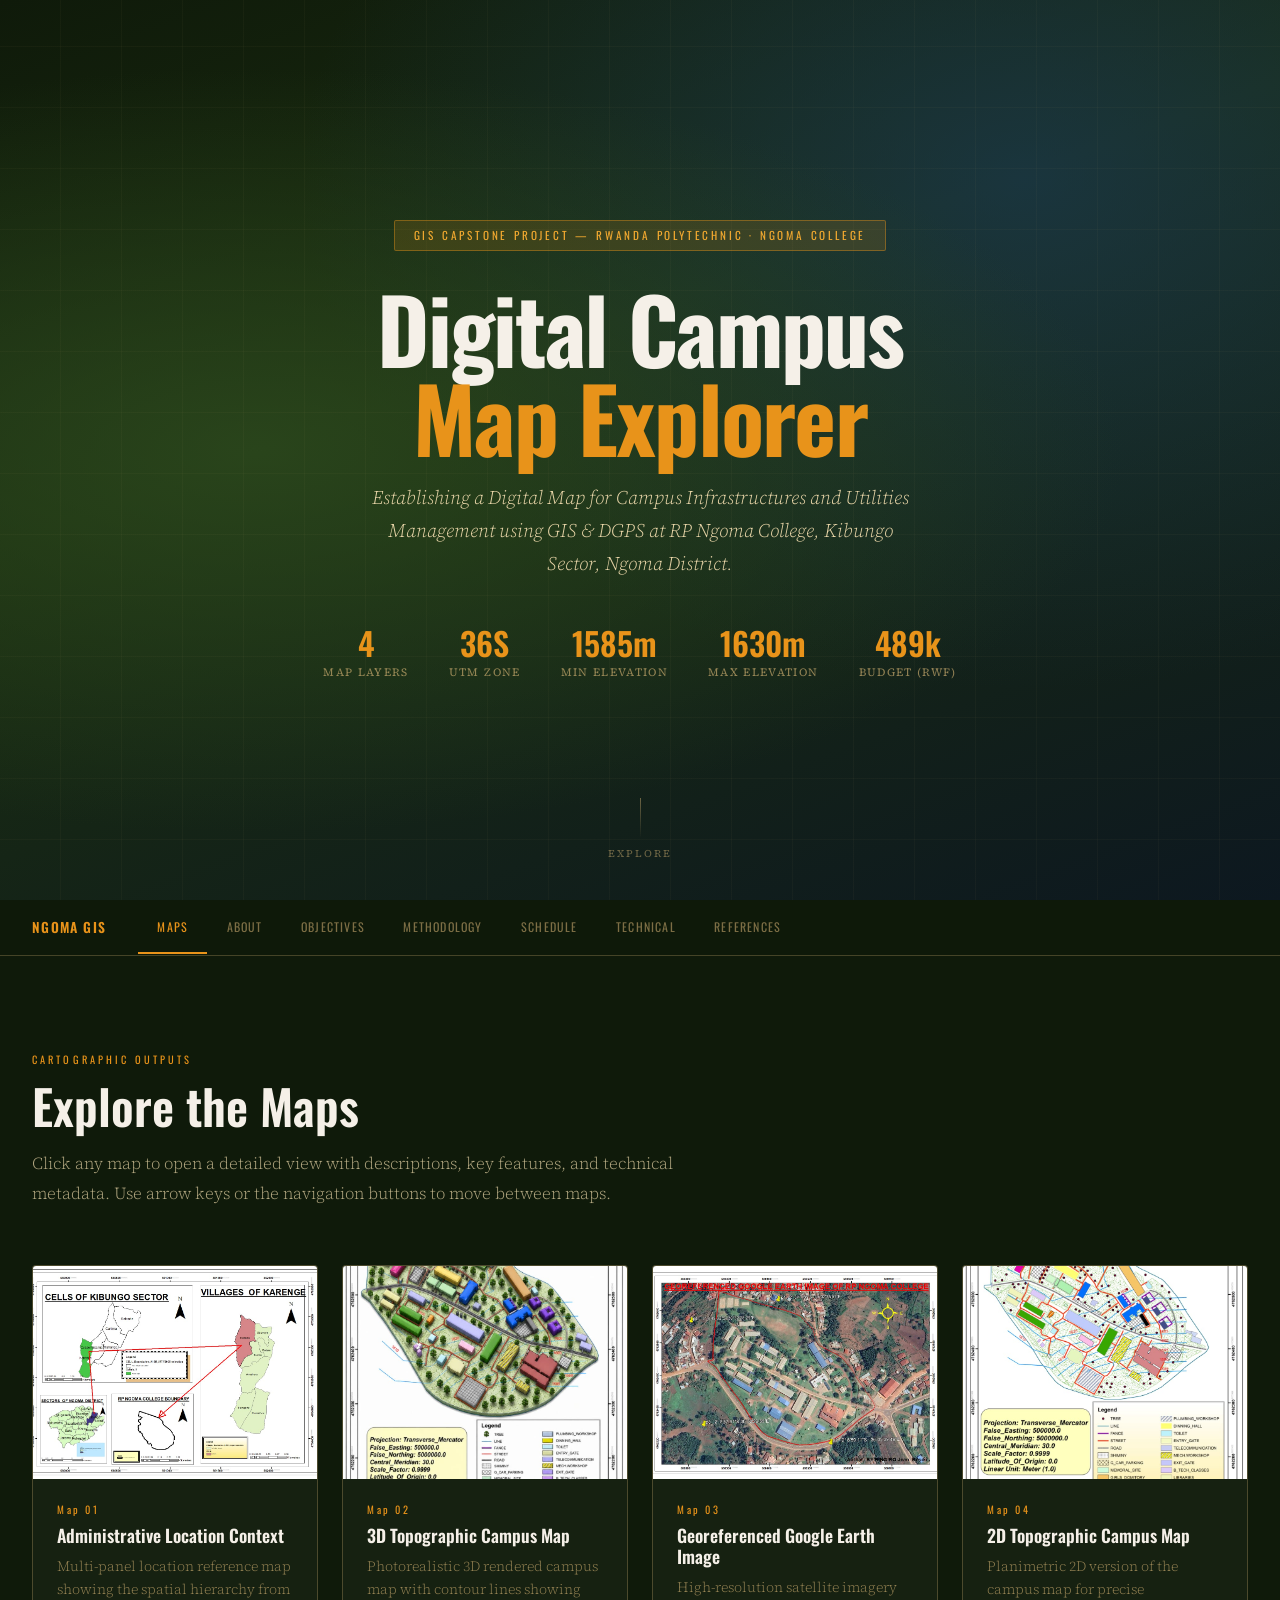
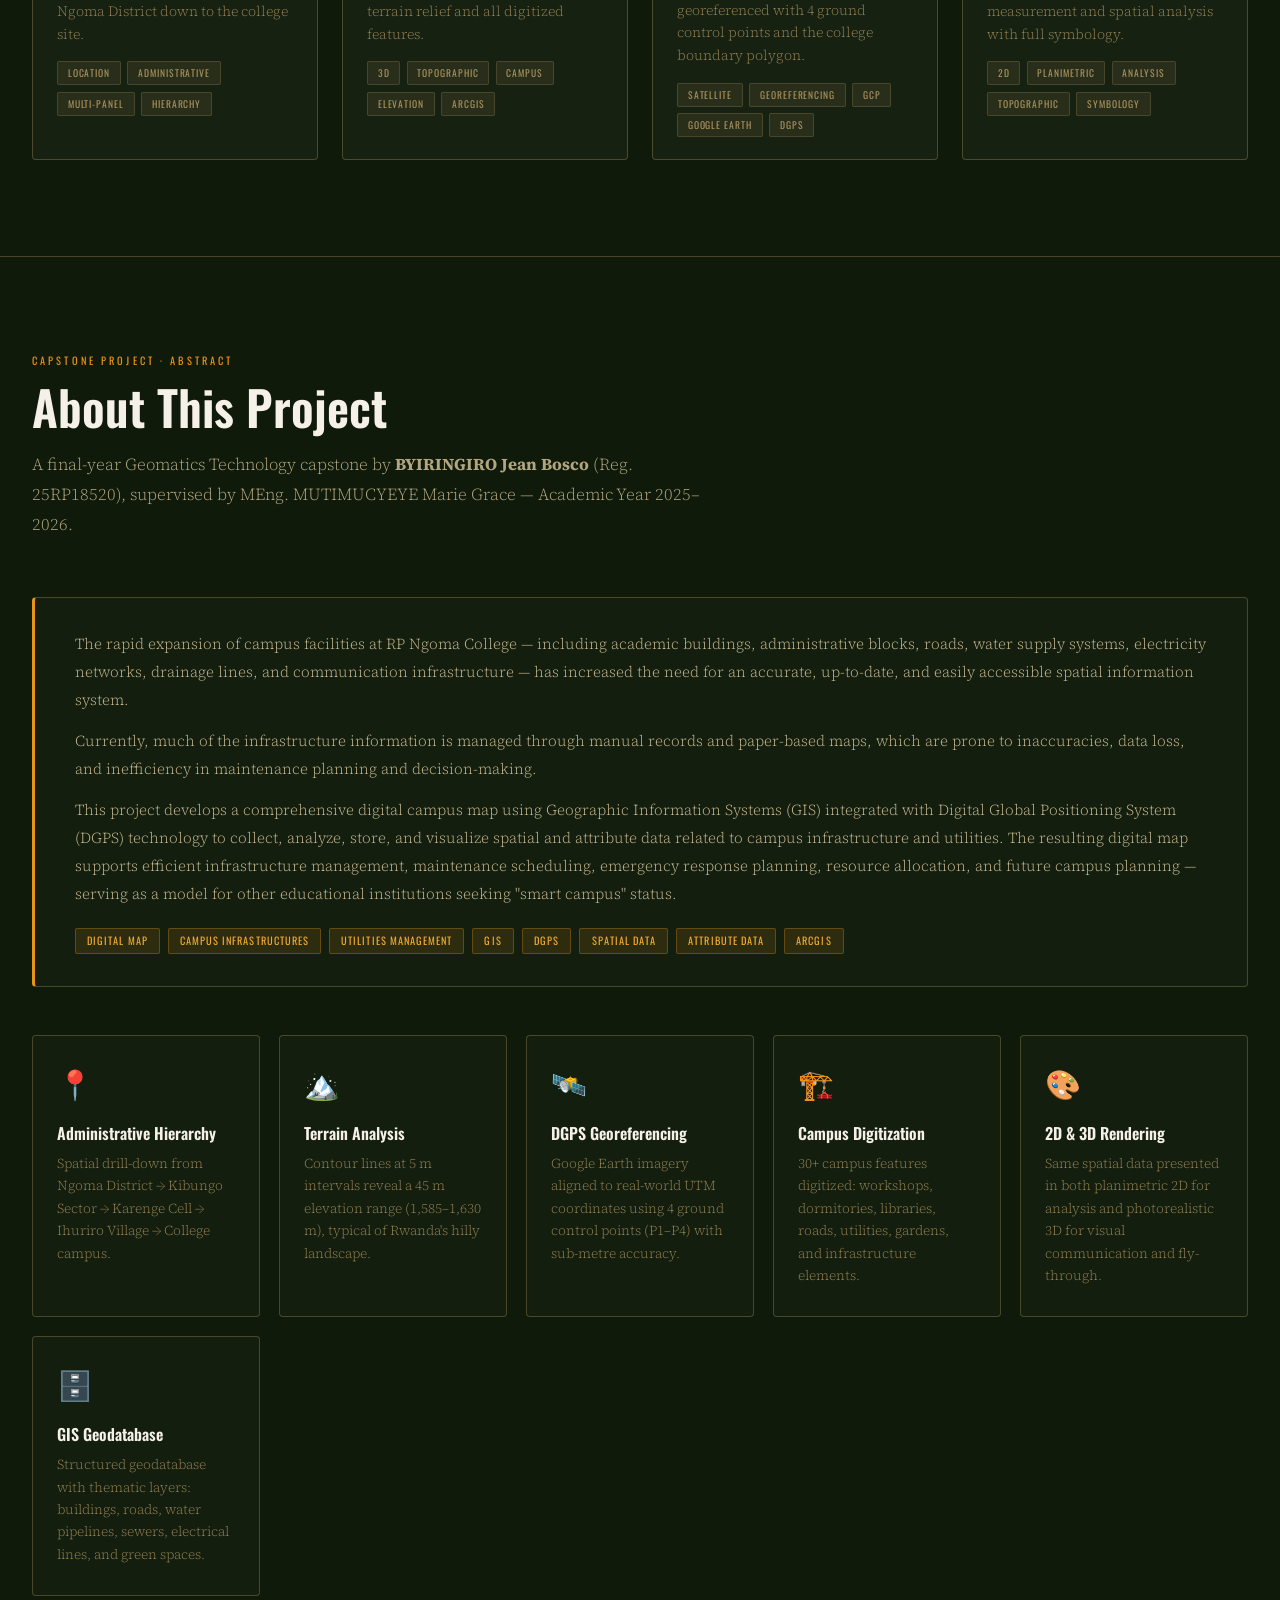
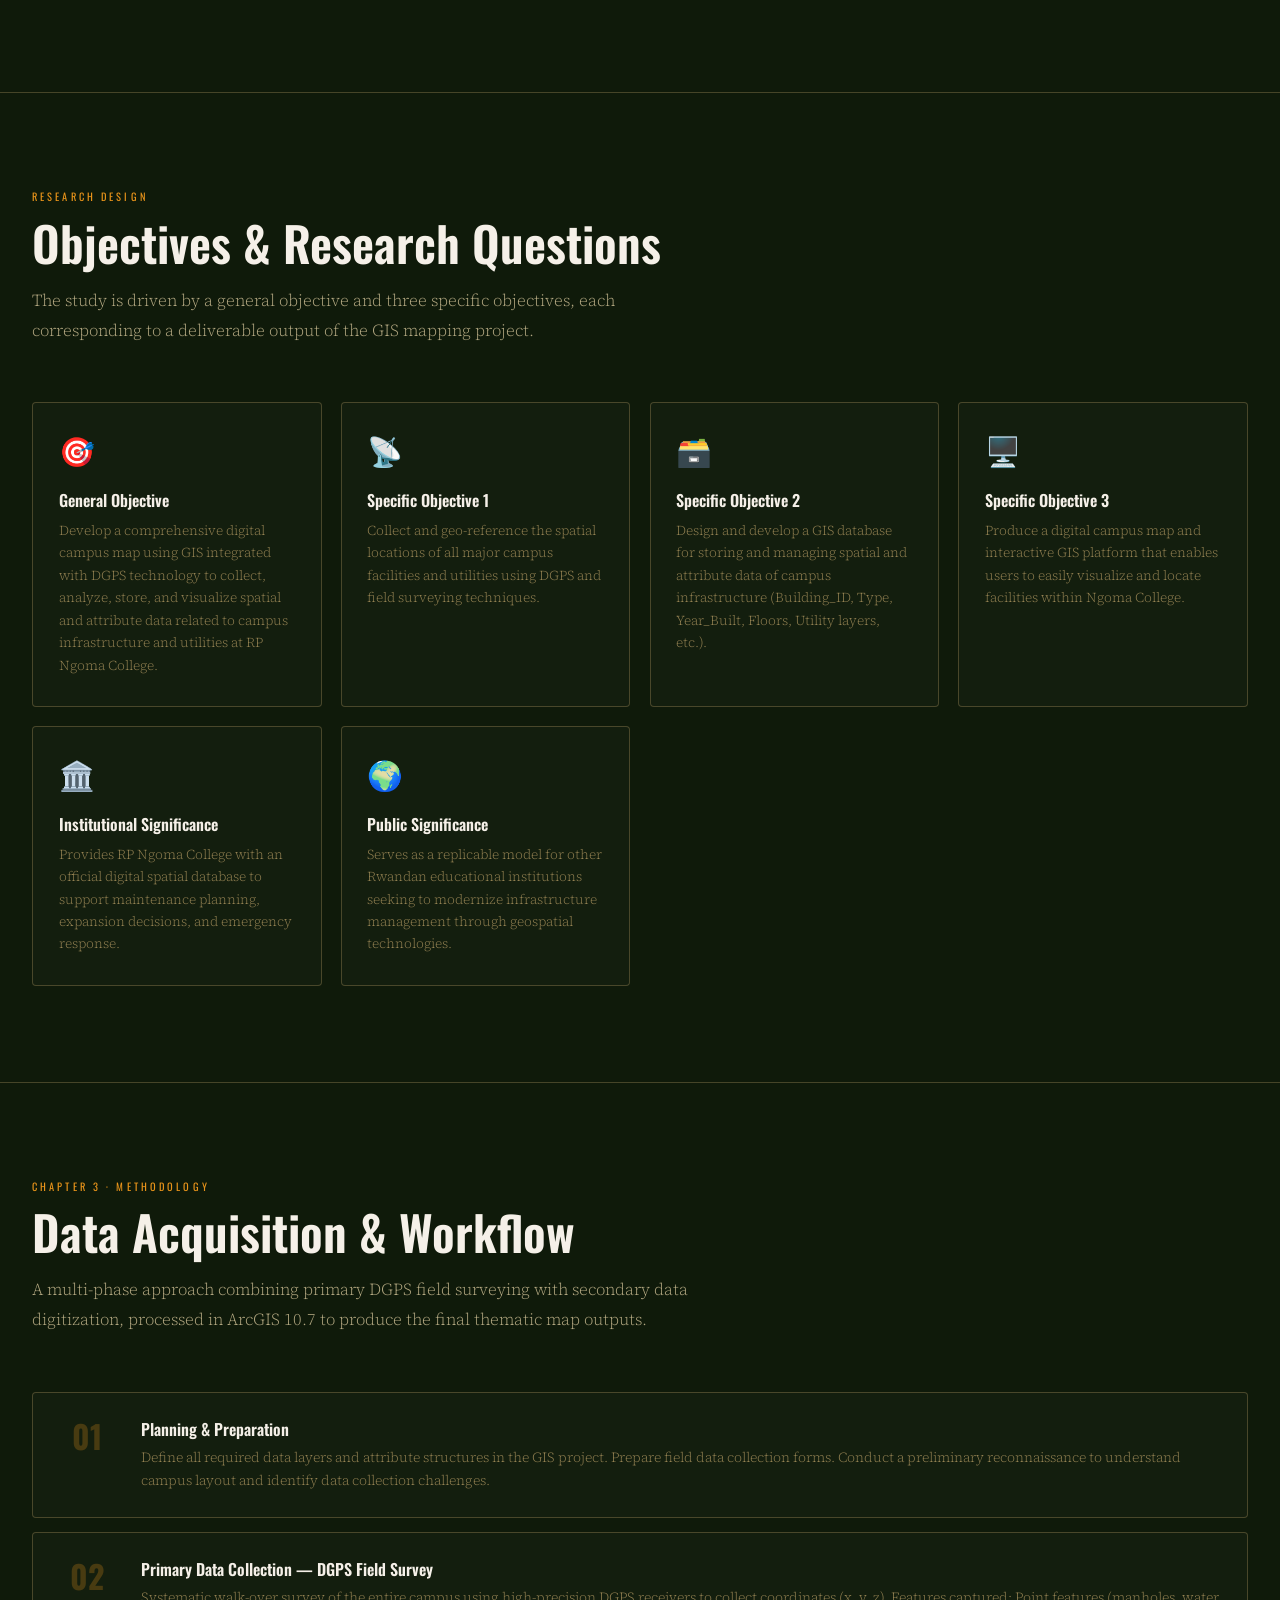
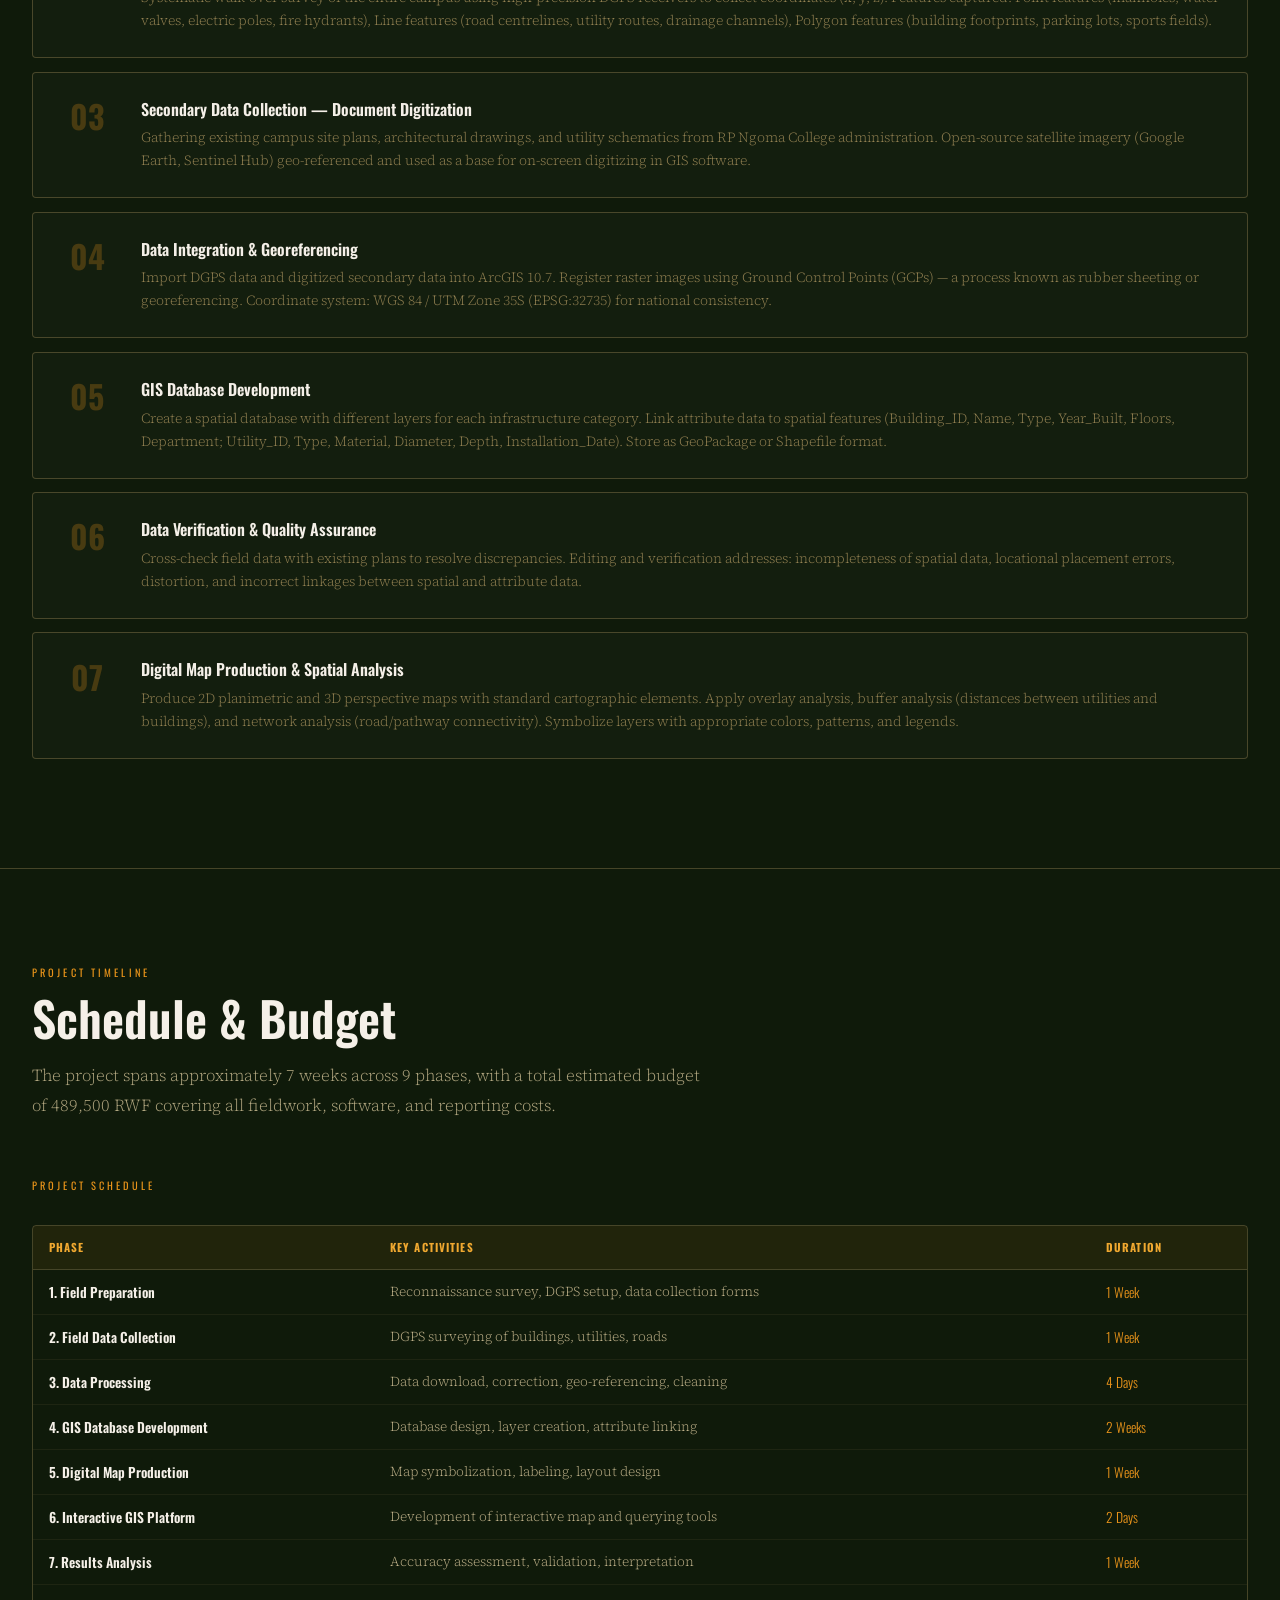
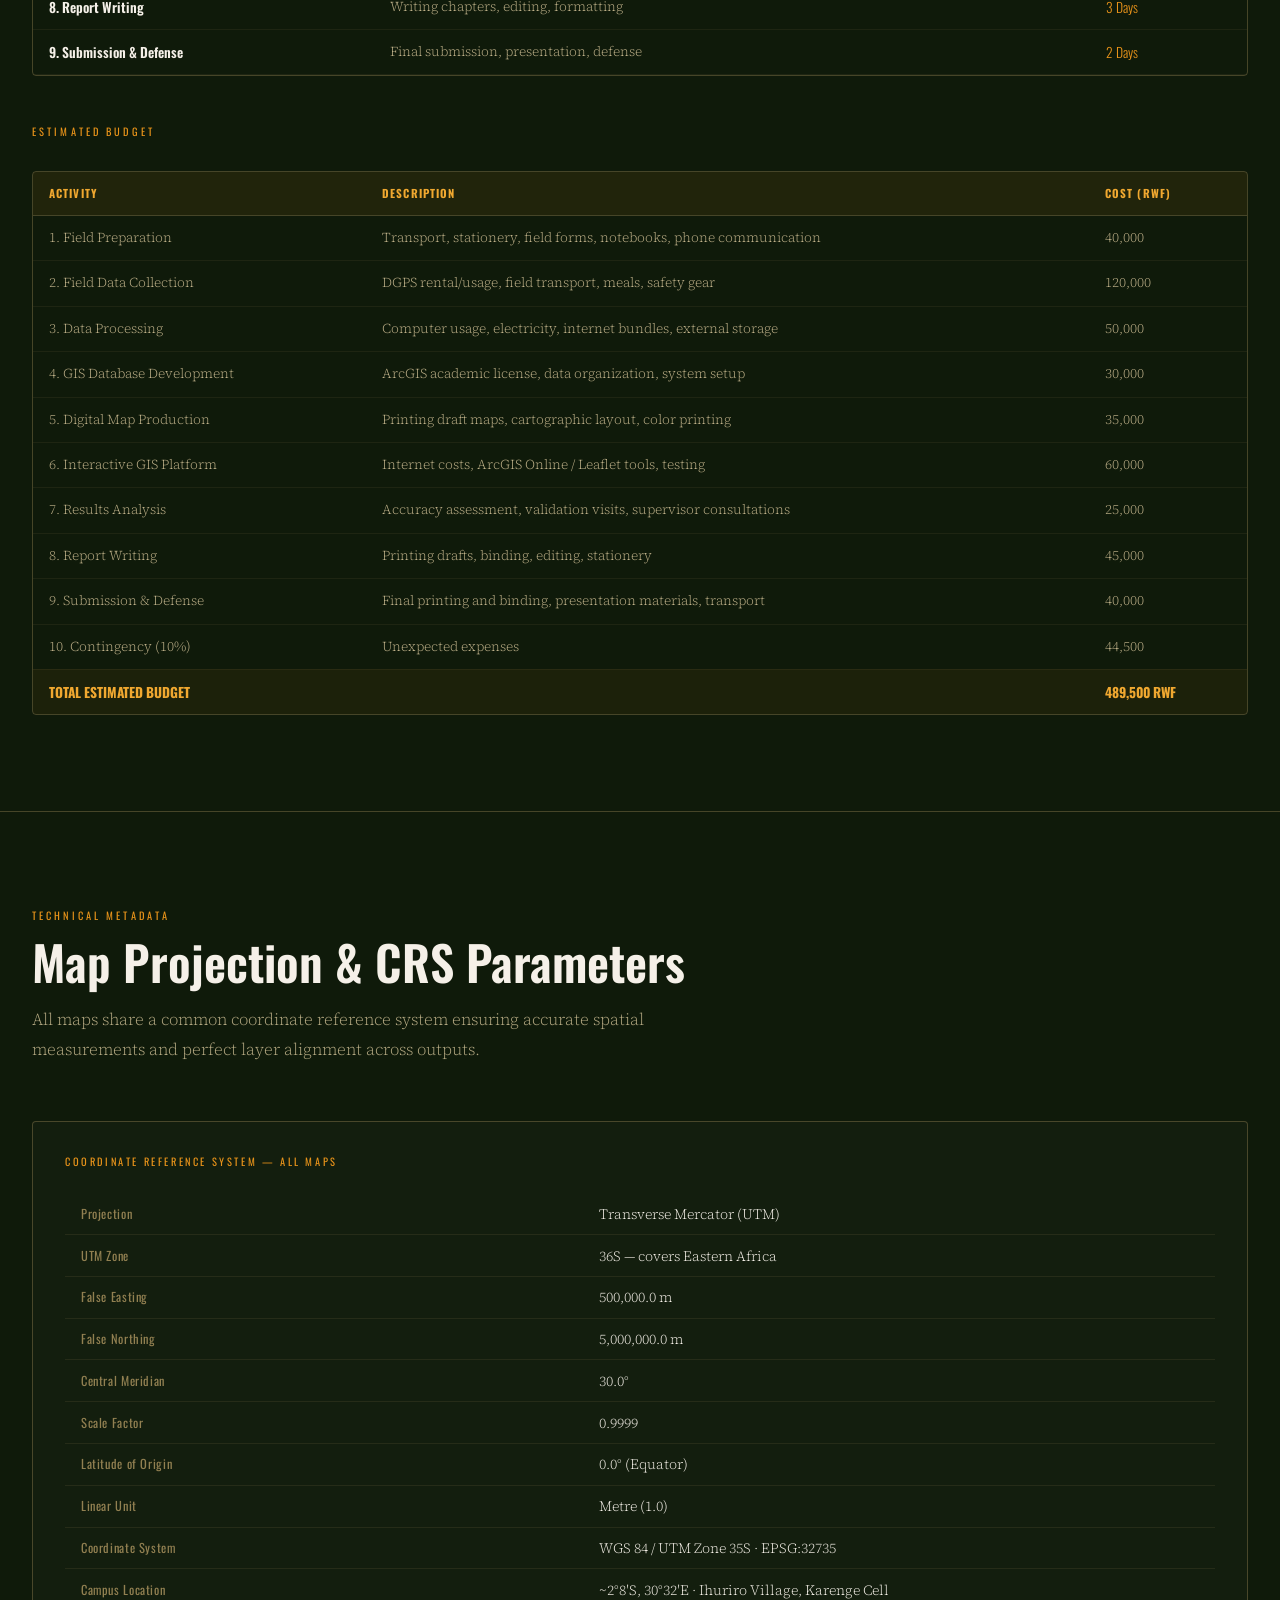
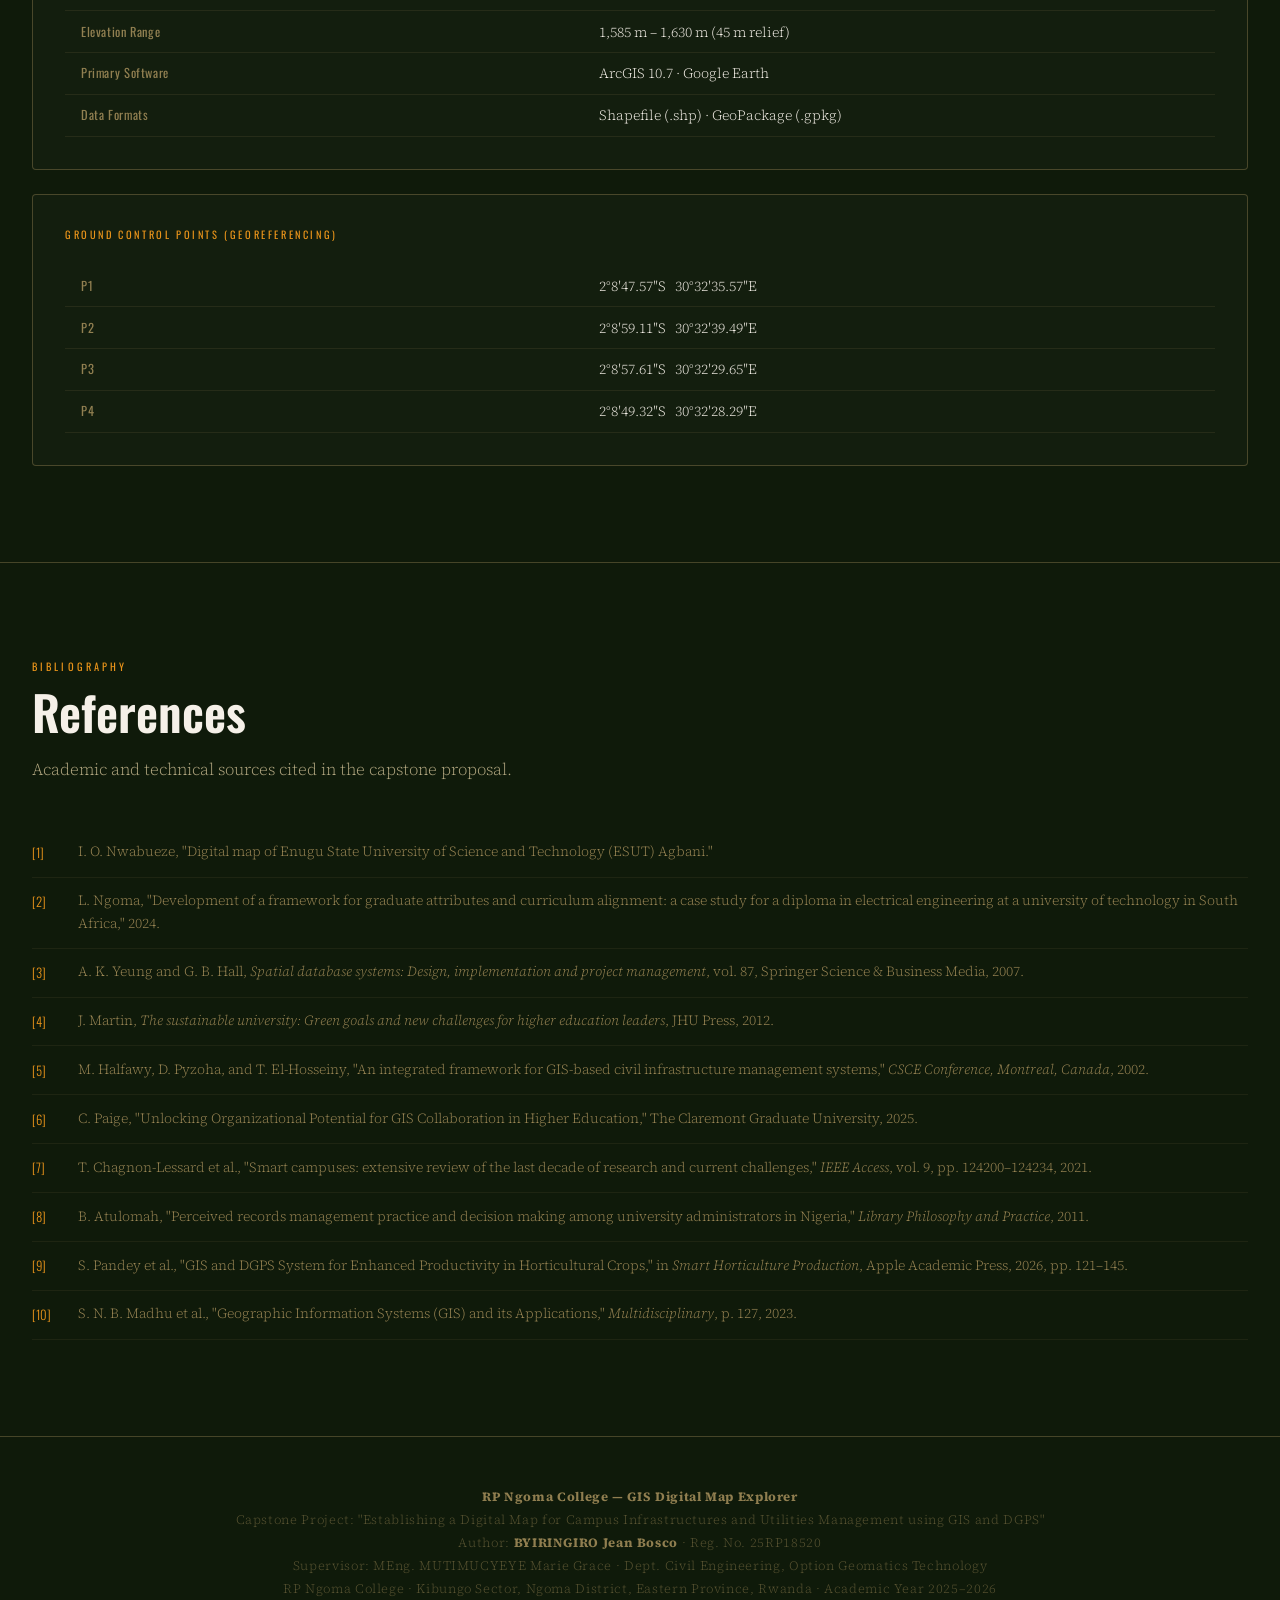
==== index.html @ 47d90558 "land suvery second commit" ====
<!DOCTYPE html>
<html lang="en">
<head>
  <meta charset="UTF-8">
  <meta name="viewport" content="width=device-width, initial-scale=1.0">
  <title>RP Ngoma College — GIS Digital Map Explorer</title>
  <link href="https://fonts.googleapis.com/css2?family=Oswald:wght@300;400;600;700&family=Source+Serif+4:ital,wght@0,300;0,400;1,300&display=swap" rel="stylesheet">
  <link rel="stylesheet" href="style.css">
</head>
<body>

<!-- ══════════════════════════════════════════
     HERO
══════════════════════════════════════════ -->
<div class="hero" id="top">
  <div class="hero-badge">GIS Capstone Project — Rwanda Polytechnic · Ngoma College</div>
  <h1>Digital Campus<span>Map Explorer</span></h1>
  <p class="hero-sub">
    Establishing a Digital Map for Campus Infrastructures and Utilities Management
    using GIS &amp; DGPS at RP Ngoma College, Kibungo Sector, Ngoma District.
  </p>
  <div class="hero-meta">
    <div class="meta-item">
      <div class="meta-num">4</div>
      <div class="meta-label">Map Layers</div>
    </div>
    <div class="meta-item">
      <div class="meta-num">36S</div>
      <div class="meta-label">UTM Zone</div>
    </div>
    <div class="meta-item">
      <div class="meta-num">1585m</div>
      <div class="meta-label">Min Elevation</div>
    </div>
    <div class="meta-item">
      <div class="meta-num">1630m</div>
      <div class="meta-label">Max Elevation</div>
    </div>
    <div class="meta-item">
      <div class="meta-num">489k</div>
      <div class="meta-label">Budget (RWF)</div>
    </div>
  </div>
  <div class="scroll-hint">
    <div class="scroll-line"></div>
    Explore
  </div>
</div>

<!-- ══════════════════════════════════════════
     STICKY NAV
══════════════════════════════════════════ -->
<nav>
  <div class="nav-logo">Ngoma GIS</div>
  <ul class="nav-tabs">
    <li class="nav-tab active" onclick="navScrollTo('maps')">Maps</li>
    <li class="nav-tab" onclick="navScrollTo('about')">About</li>
    <li class="nav-tab" onclick="navScrollTo('objectives')">Objectives</li>
    <li class="nav-tab" onclick="navScrollTo('methodology')">Methodology</li>
    <li class="nav-tab" onclick="navScrollTo('schedule')">Schedule</li>
    <li class="nav-tab" onclick="navScrollTo('projection')">Technical</li>
    <li class="nav-tab" onclick="navScrollTo('references')">References</li>
  </ul>
</nav>

<!-- ══════════════════════════════════════════
     MAPS
══════════════════════════════════════════ -->
<section id="maps">
  <div class="section-label">Cartographic Outputs</div>
  <h2 class="section-title">Explore the Maps</h2>
  <p class="section-desc">
    Click any map to open a detailed view with descriptions, key features, and technical
    metadata. Use arrow keys or the navigation buttons to move between maps.
  </p>
  <div class="maps-grid" id="maps-grid"></div>
</section>

<hr class="section-divider">

<!-- ══════════════════════════════════════════
     ABOUT / ABSTRACT
══════════════════════════════════════════ -->
<section id="about">
  <div class="section-label">Capstone Project · Abstract</div>
  <h2 class="section-title">About This Project</h2>
  <p class="section-desc">
    A final-year Geomatics Technology capstone by <strong>BYIRINGIRO Jean Bosco</strong>
    (Reg. 25RP18520), supervised by MEng. MUTIMUCYEYE Marie Grace — Academic Year 2025–2026.
  </p>

  <div class="abstract-block">
    <p>
      The rapid expansion of campus facilities at RP Ngoma College — including academic buildings,
      administrative blocks, roads, water supply systems, electricity networks, drainage lines,
      and communication infrastructure — has increased the need for an accurate, up-to-date,
      and easily accessible spatial information system.
    </p>
    <p>
      Currently, much of the infrastructure information is managed through manual records and
      paper-based maps, which are prone to inaccuracies, data loss, and inefficiency in
      maintenance planning and decision-making.
    </p>
    <p>
      This project develops a comprehensive digital campus map using Geographic Information Systems
      (GIS) integrated with Digital Global Positioning System (DGPS) technology to collect,
      analyze, store, and visualize spatial and attribute data related to campus infrastructure
      and utilities. The resulting digital map supports efficient infrastructure management,
      maintenance scheduling, emergency response planning, resource allocation, and future
      campus planning — serving as a model for other educational institutions seeking
      "smart campus" status.
    </p>
    <div class="keywords">
      <span class="keyword">Digital Map</span>
      <span class="keyword">Campus Infrastructures</span>
      <span class="keyword">Utilities Management</span>
      <span class="keyword">GIS</span>
      <span class="keyword">DGPS</span>
      <span class="keyword">Spatial Data</span>
      <span class="keyword">Attribute Data</span>
      <span class="keyword">ArcGIS</span>
    </div>
  </div>

  <div class="features-grid">
    <div class="feature-card">
      <div class="feature-icon">📍</div>
      <div class="feature-name">Administrative Hierarchy</div>
      <div class="feature-text">Spatial drill-down from Ngoma District → Kibungo Sector → Karenge Cell → Ihuriro Village → College campus.</div>
    </div>
    <div class="feature-card">
      <div class="feature-icon">🏔️</div>
      <div class="feature-name">Terrain Analysis</div>
      <div class="feature-text">Contour lines at 5 m intervals reveal a 45 m elevation range (1,585–1,630 m), typical of Rwanda's hilly landscape.</div>
    </div>
    <div class="feature-card">
      <div class="feature-icon">🛰️</div>
      <div class="feature-name">DGPS Georeferencing</div>
      <div class="feature-text">Google Earth imagery aligned to real-world UTM coordinates using 4 ground control points (P1–P4) with sub-metre accuracy.</div>
    </div>
    <div class="feature-card">
      <div class="feature-icon">🏗️</div>
      <div class="feature-name">Campus Digitization</div>
      <div class="feature-text">30+ campus features digitized: workshops, dormitories, libraries, roads, utilities, gardens, and infrastructure elements.</div>
    </div>
    <div class="feature-card">
      <div class="feature-icon">🎨</div>
      <div class="feature-name">2D &amp; 3D Rendering</div>
      <div class="feature-text">Same spatial data presented in both planimetric 2D for analysis and photorealistic 3D for visual communication and fly-through.</div>
    </div>
    <div class="feature-card">
      <div class="feature-icon">🗄️</div>
      <div class="feature-name">GIS Geodatabase</div>
      <div class="feature-text">Structured geodatabase with thematic layers: buildings, roads, water pipelines, sewers, electrical lines, and green spaces.</div>
    </div>
  </div>
</section>

<hr class="section-divider">

<!-- ══════════════════════════════════════════
     OBJECTIVES
══════════════════════════════════════════ -->
<section id="objectives">
  <div class="section-label">Research Design</div>
  <h2 class="section-title">Objectives &amp; Research Questions</h2>
  <p class="section-desc">
    The study is driven by a general objective and three specific objectives, each
    corresponding to a deliverable output of the GIS mapping project.
  </p>

  <div class="objectives-grid">
    <div class="obj-card">
      <div class="obj-icon">🎯</div>
      <div class="obj-title">General Objective</div>
      <div class="obj-text">Develop a comprehensive digital campus map using GIS integrated with DGPS technology to collect, analyze, store, and visualize spatial and attribute data related to campus infrastructure and utilities at RP Ngoma College.</div>
    </div>
    <div class="obj-card">
      <div class="obj-icon">📡</div>
      <div class="obj-title">Specific Objective 1</div>
      <div class="obj-text">Collect and geo-reference the spatial locations of all major campus facilities and utilities using DGPS and field surveying techniques.</div>
    </div>
    <div class="obj-card">
      <div class="obj-icon">🗃️</div>
      <div class="obj-title">Specific Objective 2</div>
      <div class="obj-text">Design and develop a GIS database for storing and managing spatial and attribute data of campus infrastructure (Building_ID, Type, Year_Built, Floors, Utility layers, etc.).</div>
    </div>
    <div class="obj-card">
      <div class="obj-icon">🖥️</div>
      <div class="obj-title">Specific Objective 3</div>
      <div class="obj-text">Produce a digital campus map and interactive GIS platform that enables users to easily visualize and locate facilities within Ngoma College.</div>
    </div>
    <div class="obj-card">
      <div class="obj-icon">🏛️</div>
      <div class="obj-title">Institutional Significance</div>
      <div class="obj-text">Provides RP Ngoma College with an official digital spatial database to support maintenance planning, expansion decisions, and emergency response.</div>
    </div>
    <div class="obj-card">
      <div class="obj-icon">🌍</div>
      <div class="obj-title">Public Significance</div>
      <div class="obj-text">Serves as a replicable model for other Rwandan educational institutions seeking to modernize infrastructure management through geospatial technologies.</div>
    </div>
  </div>
</section>

<hr class="section-divider">

<!-- ══════════════════════════════════════════
     METHODOLOGY
══════════════════════════════════════════ -->
<section id="methodology">
  <div class="section-label">Chapter 3 · Methodology</div>
  <h2 class="section-title">Data Acquisition &amp; Workflow</h2>
  <p class="section-desc">
    A multi-phase approach combining primary DGPS field surveying with secondary data
    digitization, processed in ArcGIS 10.7 to produce the final thematic map outputs.
  </p>

  <div class="method-steps">
    <div class="step">
      <div class="step-num">01</div>
      <div>
        <div class="step-title">Planning &amp; Preparation</div>
        <div class="step-text">Define all required data layers and attribute structures in the GIS project. Prepare field data collection forms. Conduct a preliminary reconnaissance to understand campus layout and identify data collection challenges.</div>
      </div>
    </div>
    <div class="step">
      <div class="step-num">02</div>
      <div>
        <div class="step-title">Primary Data Collection — DGPS Field Survey</div>
        <div class="step-text">Systematic walk-over survey of the entire campus using high-precision DGPS receivers to collect coordinates (x, y, z). Features captured: Point features (manholes, water valves, electric poles, fire hydrants), Line features (road centrelines, utility routes, drainage channels), Polygon features (building footprints, parking lots, sports fields).</div>
      </div>
    </div>
    <div class="step">
      <div class="step-num">03</div>
      <div>
        <div class="step-title">Secondary Data Collection — Document Digitization</div>
        <div class="step-text">Gathering existing campus site plans, architectural drawings, and utility schematics from RP Ngoma College administration. Open-source satellite imagery (Google Earth, Sentinel Hub) geo-referenced and used as a base for on-screen digitizing in GIS software.</div>
      </div>
    </div>
    <div class="step">
      <div class="step-num">04</div>
      <div>
        <div class="step-title">Data Integration &amp; Georeferencing</div>
        <div class="step-text">Import DGPS data and digitized secondary data into ArcGIS 10.7. Register raster images using Ground Control Points (GCPs) — a process known as rubber sheeting or georeferencing. Coordinate system: WGS 84 / UTM Zone 35S (EPSG:32735) for national consistency.</div>
      </div>
    </div>
    <div class="step">
      <div class="step-num">05</div>
      <div>
        <div class="step-title">GIS Database Development</div>
        <div class="step-text">Create a spatial database with different layers for each infrastructure category. Link attribute data to spatial features (Building_ID, Name, Type, Year_Built, Floors, Department; Utility_ID, Type, Material, Diameter, Depth, Installation_Date). Store as GeoPackage or Shapefile format.</div>
      </div>
    </div>
    <div class="step">
      <div class="step-num">06</div>
      <div>
        <div class="step-title">Data Verification &amp; Quality Assurance</div>
        <div class="step-text">Cross-check field data with existing plans to resolve discrepancies. Editing and verification addresses: incompleteness of spatial data, locational placement errors, distortion, and incorrect linkages between spatial and attribute data.</div>
      </div>
    </div>
    <div class="step">
      <div class="step-num">07</div>
      <div>
        <div class="step-title">Digital Map Production &amp; Spatial Analysis</div>
        <div class="step-text">Produce 2D planimetric and 3D perspective maps with standard cartographic elements. Apply overlay analysis, buffer analysis (distances between utilities and buildings), and network analysis (road/pathway connectivity). Symbolize layers with appropriate colors, patterns, and legends.</div>
      </div>
    </div>
  </div>
</section>

<hr class="section-divider">

<!-- ══════════════════════════════════════════
     SCHEDULE
══════════════════════════════════════════ -->
<section id="schedule">
  <div class="section-label">Project Timeline</div>
  <h2 class="section-title">Schedule &amp; Budget</h2>
  <p class="section-desc">
    The project spans approximately 7 weeks across 9 phases, with a total estimated budget
    of 489,500 RWF covering all fieldwork, software, and reporting costs.
  </p>

  <div class="section-label" style="margin-bottom:0.5rem">Project Schedule</div>
  <div class="schedule-table-wrap">
    <table class="schedule-table">
      <thead>
        <tr>
          <th>Phase</th>
          <th>Key Activities</th>
          <th>Duration</th>
        </tr>
      </thead>
      <tbody>
        <tr>
          <td class="phase">1. Field Preparation</td>
          <td>Reconnaissance survey, DGPS setup, data collection forms</td>
          <td class="duration">1 Week</td>
        </tr>
        <tr>
          <td class="phase">2. Field Data Collection</td>
          <td>DGPS surveying of buildings, utilities, roads</td>
          <td class="duration">1 Week</td>
        </tr>
        <tr>
          <td class="phase">3. Data Processing</td>
          <td>Data download, correction, geo-referencing, cleaning</td>
          <td class="duration">4 Days</td>
        </tr>
        <tr>
          <td class="phase">4. GIS Database Development</td>
          <td>Database design, layer creation, attribute linking</td>
          <td class="duration">2 Weeks</td>
        </tr>
        <tr>
          <td class="phase">5. Digital Map Production</td>
          <td>Map symbolization, labeling, layout design</td>
          <td class="duration">1 Week</td>
        </tr>
        <tr>
          <td class="phase">6. Interactive GIS Platform</td>
          <td>Development of interactive map and querying tools</td>
          <td class="duration">2 Days</td>
        </tr>
        <tr>
          <td class="phase">7. Results Analysis</td>
          <td>Accuracy assessment, validation, interpretation</td>
          <td class="duration">1 Week</td>
        </tr>
        <tr>
          <td class="phase">8. Report Writing</td>
          <td>Writing chapters, editing, formatting</td>
          <td class="duration">3 Days</td>
        </tr>
        <tr>
          <td class="phase">9. Submission &amp; Defense</td>
          <td>Final submission, presentation, defense</td>
          <td class="duration">2 Days</td>
        </tr>
      </tbody>
    </table>
  </div>

  <div class="section-label" style="margin-top:3rem;margin-bottom:0.5rem">Estimated Budget</div>
  <div class="budget-table-wrap">
    <table class="budget-table">
      <thead>
        <tr>
          <th>Activity</th>
          <th>Description</th>
          <th>Cost (RWF)</th>
        </tr>
      </thead>
      <tbody>
        <tr>
          <td>1. Field Preparation</td>
          <td>Transport, stationery, field forms, notebooks, phone communication</td>
          <td>40,000</td>
        </tr>
        <tr>
          <td>2. Field Data Collection</td>
          <td>DGPS rental/usage, field transport, meals, safety gear</td>
          <td>120,000</td>
        </tr>
        <tr>
          <td>3. Data Processing</td>
          <td>Computer usage, electricity, internet bundles, external storage</td>
          <td>50,000</td>
        </tr>
        <tr>
          <td>4. GIS Database Development</td>
          <td>ArcGIS academic license, data organization, system setup</td>
          <td>30,000</td>
        </tr>
        <tr>
          <td>5. Digital Map Production</td>
          <td>Printing draft maps, cartographic layout, color printing</td>
          <td>35,000</td>
        </tr>
        <tr>
          <td>6. Interactive GIS Platform</td>
          <td>Internet costs, ArcGIS Online / Leaflet tools, testing</td>
          <td>60,000</td>
        </tr>
        <tr>
          <td>7. Results Analysis</td>
          <td>Accuracy assessment, validation visits, supervisor consultations</td>
          <td>25,000</td>
        </tr>
        <tr>
          <td>8. Report Writing</td>
          <td>Printing drafts, binding, editing, stationery</td>
          <td>45,000</td>
        </tr>
        <tr>
          <td>9. Submission &amp; Defense</td>
          <td>Final printing and binding, presentation materials, transport</td>
          <td>40,000</td>
        </tr>
        <tr>
          <td>10. Contingency (10%)</td>
          <td>Unexpected expenses</td>
          <td>44,500</td>
        </tr>
        <tr>
          <td><strong>TOTAL ESTIMATED BUDGET</strong></td>
          <td></td>
          <td><strong>489,500 RWF</strong></td>
        </tr>
      </tbody>
    </table>
  </div>
</section>

<hr class="section-divider">

<!-- ══════════════════════════════════════════
     TECHNICAL / PROJECTION
══════════════════════════════════════════ -->
<section id="projection">
  <div class="section-label">Technical Metadata</div>
  <h2 class="section-title">Map Projection &amp; CRS Parameters</h2>
  <p class="section-desc">
    All maps share a common coordinate reference system ensuring accurate spatial
    measurements and perfect layer alignment across outputs.
  </p>

  <div class="proj-block">
    <div class="proj-block-title">Coordinate Reference System — All Maps</div>
    <table class="proj-table">
      <tr><td>Projection</td><td>Transverse Mercator (UTM)</td></tr>
      <tr><td>UTM Zone</td><td>36S — covers Eastern Africa</td></tr>
      <tr><td>False Easting</td><td>500,000.0 m</td></tr>
      <tr><td>False Northing</td><td>5,000,000.0 m</td></tr>
      <tr><td>Central Meridian</td><td>30.0°</td></tr>
      <tr><td>Scale Factor</td><td>0.9999</td></tr>
      <tr><td>Latitude of Origin</td><td>0.0° (Equator)</td></tr>
      <tr><td>Linear Unit</td><td>Metre (1.0)</td></tr>
      <tr><td>Coordinate System</td><td>WGS 84 / UTM Zone 35S · EPSG:32735</td></tr>
      <tr><td>Campus Location</td><td>~2°8′S, 30°32′E · Ihuriro Village, Karenge Cell</td></tr>
      <tr><td>Elevation Range</td><td>1,585 m – 1,630 m (45 m relief)</td></tr>
      <tr><td>Primary Software</td><td>ArcGIS 10.7 · Google Earth</td></tr>
      <tr><td>Data Formats</td><td>Shapefile (.shp) · GeoPackage (.gpkg)</td></tr>
    </table>
  </div>

  <div class="proj-block" style="margin-top:1.5rem">
    <div class="proj-block-title">Ground Control Points (Georeferencing)</div>
    <table class="proj-table">
      <tr><td>P1</td><td>2°8′47.57″S &nbsp; 30°32′35.57″E</td></tr>
      <tr><td>P2</td><td>2°8′59.11″S &nbsp; 30°32′39.49″E</td></tr>
      <tr><td>P3</td><td>2°8′57.61″S &nbsp; 30°32′29.65″E</td></tr>
      <tr><td>P4</td><td>2°8′49.32″S &nbsp; 30°32′28.29″E</td></tr>
    </table>
  </div>
</section>

<hr class="section-divider">

<!-- ══════════════════════════════════════════
     REFERENCES
══════════════════════════════════════════ -->
<section id="references">
  <div class="section-label">Bibliography</div>
  <h2 class="section-title">References</h2>
  <p class="section-desc">Academic and technical sources cited in the capstone proposal.</p>

  <ol class="ref-list">
    <li><span class="ref-num">[1]</span><span>I. O. Nwabueze, "Digital map of Enugu State University of Science and Technology (ESUT) Agbani."</span></li>
    <li><span class="ref-num">[2]</span><span>L. Ngoma, "Development of a framework for graduate attributes and curriculum alignment: a case study for a diploma in electrical engineering at a university of technology in South Africa," 2024.</span></li>
    <li><span class="ref-num">[3]</span><span>A. K. Yeung and G. B. Hall, <em>Spatial database systems: Design, implementation and project management</em>, vol. 87, Springer Science &amp; Business Media, 2007.</span></li>
    <li><span class="ref-num">[4]</span><span>J. Martin, <em>The sustainable university: Green goals and new challenges for higher education leaders</em>, JHU Press, 2012.</span></li>
    <li><span class="ref-num">[5]</span><span>M. Halfawy, D. Pyzoha, and T. El-Hosseiny, "An integrated framework for GIS-based civil infrastructure management systems," <em>CSCE Conference, Montreal, Canada</em>, 2002.</span></li>
    <li><span class="ref-num">[6]</span><span>C. Paige, "Unlocking Organizational Potential for GIS Collaboration in Higher Education," The Claremont Graduate University, 2025.</span></li>
    <li><span class="ref-num">[7]</span><span>T. Chagnon-Lessard et al., "Smart campuses: extensive review of the last decade of research and current challenges," <em>IEEE Access</em>, vol. 9, pp. 124200–124234, 2021.</span></li>
    <li><span class="ref-num">[8]</span><span>B. Atulomah, "Perceived records management practice and decision making among university administrators in Nigeria," <em>Library Philosophy and Practice</em>, 2011.</span></li>
    <li><span class="ref-num">[9]</span><span>S. Pandey et al., "GIS and DGPS System for Enhanced Productivity in Horticultural Crops," in <em>Smart Horticulture Production</em>, Apple Academic Press, 2026, pp. 121–145.</span></li>
    <li><span class="ref-num">[10]</span><span>S. N. B. Madhu et al., "Geographic Information Systems (GIS) and its Applications," <em>Multidisciplinary</em>, p. 127, 2023.</span></li>
  </ol>
</section>

<!-- ══════════════════════════════════════════
     FOOTER
══════════════════════════════════════════ -->
<footer>
  <strong>RP Ngoma College — GIS Digital Map Explorer</strong><br>
  Capstone Project: "Establishing a Digital Map for Campus Infrastructures and Utilities Management using GIS and DGPS"<br>
  Author: <strong>BYIRINGIRO Jean Bosco</strong> · Reg. No. 25RP18520<br>
  Supervisor: MEng. MUTIMUCYEYE Marie Grace · Dept. Civil Engineering, Option Geomatics Technology<br>
  RP Ngoma College · Kibungo Sector, Ngoma District, Eastern Province, Rwanda · Academic Year 2025–2026
</footer>

<!-- ══════════════════════════════════════════
     LIGHTBOX
══════════════════════════════════════════ -->
<div class="lightbox" id="lightbox">
  <button class="lb-close" onclick="closeLightbox()">✕</button>
  <div class="lightbox-inner">
    <div class="lightbox-img-wrap">
      <img id="lb-img" src="" alt="Map view">
      <div class="zoom-controls">
        <button class="zoom-btn" onclick="zoomImg(1.25)" title="Zoom in">+</button>
        <button class="zoom-btn" onclick="zoomImg(0.8)"  title="Zoom out">−</button>
        <button class="zoom-btn" onclick="resetZoom()"   title="Reset">⊡</button>
      </div>
    </div>
    <div class="lightbox-panel">
      <div>
        <div class="lb-num"   id="lb-num"></div>
        <div class="lb-title" id="lb-title"></div>
      </div>
      <div class="lb-divider"></div>
      <div>
        <div class="lb-section-head">Description</div>
        <div class="lb-text" id="lb-desc"></div>
      </div>
      <div>
        <div class="lb-section-head">Key Features</div>
        <ul class="lb-features" id="lb-features"></ul>
      </div>
      <div>
        <div class="lb-section-head">Technical Details</div>
        <div class="lb-facts" id="lb-facts"></div>
      </div>
      <div class="lb-nav">
        <button class="lb-nav-btn" id="btn-prev" onclick="navigateMap(-1)">← Previous</button>
        <button class="lb-nav-btn" id="btn-next" onclick="navigateMap(1)">Next →</button>
      </div>
    </div>
  </div>
</div>

<!-- ══════════════════════════════════════════
     JAVASCRIPT
══════════════════════════════════════════ -->
<script src="app.js"></script>

</body>
</html>
---- style.css ----
/* ============================================================
   RP NGOMA COLLEGE — GIS MAP EXPLORER
   style.css  |  Author: BYIRINGIRO Jean Bosco (25RP18520)
   ============================================================ */

/* ── CSS VARIABLES ── */
:root {
  --earth:        #2d4a1e;
  --earth-mid:    #3d6b2a;
  --earth-light:  #5a8f3c;
  --sand:         #c8a96e;
  --sand-light:   #e8d5a8;
  --accent:       #e8931a;
  --accent-glow:  #f0a830;
  --cream:        #f5f0e8;
  --dark:         #0f1a0a;
  --text-muted:   #5a6b4a;
  --border:       rgba(200,169,110,0.3);
  --glass:        rgba(255,255,255,0.05);
  --radius:       4px;
}

/* ── RESET ── */
*, *::before, *::after {
  box-sizing: border-box;
  margin: 0;
  padding: 0;
}

html { scroll-behavior: smooth; }

body {
  font-family: 'Source Serif 4', Georgia, serif;
  background: var(--dark);
  color: var(--cream);
  overflow-x: hidden;
}

/* ── HERO ── */
.hero {
  min-height: 100vh;
  background:
    radial-gradient(ellipse at 20% 50%, rgba(45,74,30,0.8) 0%, transparent 60%),
    radial-gradient(ellipse at 80% 20%, rgba(26,58,92,0.6) 0%, transparent 50%),
    linear-gradient(160deg, #0f1a0a 0%, #1a2d10 40%, #0d1820 100%);
  display: flex;
  flex-direction: column;
  align-items: center;
  justify-content: center;
  text-align: center;
  padding: 4rem 2rem;
  position: relative;
  overflow: hidden;
}

.hero::before {
  content: '';
  position: absolute;
  inset: 0;
  background-image:
    repeating-linear-gradient(0deg, transparent, transparent 60px, rgba(200,169,110,0.04) 60px, rgba(200,169,110,0.04) 61px),
    repeating-linear-gradient(90deg, transparent, transparent 60px, rgba(200,169,110,0.04) 60px, rgba(200,169,110,0.04) 61px);
  pointer-events: none;
}

.hero-badge {
  display: inline-block;
  background: rgba(232,147,26,0.15);
  border: 1px solid rgba(232,147,26,0.4);
  color: var(--accent-glow);
  font-family: 'Oswald', sans-serif;
  font-size: 0.7rem;
  letter-spacing: 0.25em;
  text-transform: uppercase;
  padding: 0.4rem 1.2rem;
  border-radius: 2px;
  margin-bottom: 2rem;
  animation: fadeDown 0.8s ease both;
}

.hero h1 {
  font-family: 'Oswald', sans-serif;
  font-size: clamp(2.8rem, 7vw, 6rem);
  font-weight: 700;
  line-height: 1;
  letter-spacing: -0.02em;
  color: var(--cream);
  animation: fadeDown 0.9s 0.1s ease both;
}

.hero h1 span {
  color: var(--accent);
  display: block;
}

.hero-sub {
  font-size: clamp(1rem, 2vw, 1.2rem);
  font-weight: 300;
  font-style: italic;
  color: var(--sand-light);
  margin-top: 1.2rem;
  max-width: 560px;
  line-height: 1.7;
  animation: fadeDown 1s 0.2s ease both;
}

.hero-meta {
  display: flex;
  gap: 2.5rem;
  margin-top: 3rem;
  flex-wrap: wrap;
  justify-content: center;
  animation: fadeDown 1.1s 0.3s ease both;
}

.meta-item { text-align: center; }

.meta-num {
  font-family: 'Oswald', sans-serif;
  font-size: 2rem;
  font-weight: 600;
  color: var(--accent);
  line-height: 1;
}

.meta-label {
  font-size: 0.7rem;
  letter-spacing: 0.12em;
  text-transform: uppercase;
  color: rgba(200,169,110,0.7);
  margin-top: 0.3rem;
}

.scroll-hint {
  position: absolute;
  bottom: 2.5rem;
  display: flex;
  flex-direction: column;
  align-items: center;
  gap: 0.5rem;
  color: rgba(200,169,110,0.5);
  font-size: 0.65rem;
  letter-spacing: 0.2em;
  text-transform: uppercase;
  animation: fadeDown 1.2s 0.5s ease both;
}

.scroll-line {
  width: 1px;
  height: 40px;
  background: linear-gradient(to bottom, rgba(200,169,110,0.5), transparent);
  animation: scrollPulse 2s ease-in-out infinite;
}

/* ── NAVIGATION ── */
nav {
  position: sticky;
  top: 0;
  z-index: 100;
  background: rgba(15,26,10,0.92);
  backdrop-filter: blur(16px);
  border-bottom: 1px solid var(--border);
  padding: 0 2rem;
  display: flex;
  align-items: center;
  gap: 0;
  overflow-x: auto;
}

.nav-logo {
  font-family: 'Oswald', sans-serif;
  font-size: 0.85rem;
  font-weight: 600;
  letter-spacing: 0.1em;
  color: var(--accent);
  text-transform: uppercase;
  padding: 1.1rem 0;
  margin-right: 2rem;
  white-space: nowrap;
  flex-shrink: 0;
}

.nav-tabs {
  display: flex;
  gap: 0;
  list-style: none;
}

.nav-tab {
  font-family: 'Oswald', sans-serif;
  font-size: 0.75rem;
  letter-spacing: 0.1em;
  text-transform: uppercase;
  color: rgba(200,169,110,0.6);
  padding: 1.1rem 1.2rem;
  cursor: pointer;
  border-bottom: 2px solid transparent;
  transition: all 0.25s;
  white-space: nowrap;
}

.nav-tab:hover  { color: var(--sand-light); }
.nav-tab.active { color: var(--accent); border-bottom-color: var(--accent); }

/* ── SECTIONS ── */
section {
  padding: 6rem 2rem;
  max-width: 1300px;
  margin: 0 auto;
}

.section-label {
  font-family: 'Oswald', sans-serif;
  font-size: 0.65rem;
  letter-spacing: 0.3em;
  text-transform: uppercase;
  color: var(--accent);
  margin-bottom: 0.8rem;
}

.section-title {
  font-family: 'Oswald', sans-serif;
  font-size: clamp(1.8rem, 4vw, 3rem);
  font-weight: 600;
  color: var(--cream);
  line-height: 1.1;
  margin-bottom: 1rem;
}

.section-desc {
  font-size: 1.05rem;
  font-weight: 300;
  color: rgba(232,213,168,0.75);
  line-height: 1.8;
  max-width: 680px;
  margin-bottom: 3.5rem;
}

/* ── MAP CARDS ── */
.maps-grid {
  display: grid;
  grid-template-columns: repeat(auto-fit, minmax(280px, 1fr));
  gap: 1.5rem;
}

.map-card {
  background: rgba(255,255,255,0.03);
  border: 1px solid var(--border);
  border-radius: var(--radius);
  overflow: hidden;
  cursor: pointer;
  transition: transform 0.3s ease, border-color 0.3s, box-shadow 0.3s;
}

.map-card:hover {
  transform: translateY(-6px);
  border-color: rgba(232,147,26,0.5);
  box-shadow: 0 20px 60px rgba(0,0,0,0.5), 0 0 30px rgba(232,147,26,0.1);
}

.map-card-img {
  width: 100%;
  aspect-ratio: 4/3;
  object-fit: cover;
  display: block;
  transition: transform 0.5s ease;
}

.map-card:hover .map-card-img { transform: scale(1.04); }

.map-card-body { padding: 1.4rem 1.5rem; }

.map-card-num {
  font-family: 'Oswald', sans-serif;
  font-size: 0.65rem;
  letter-spacing: 0.25em;
  color: var(--accent);
  margin-bottom: 0.5rem;
}

.map-card-title {
  font-family: 'Oswald', sans-serif;
  font-size: 1.1rem;
  font-weight: 600;
  color: var(--cream);
  margin-bottom: 0.6rem;
  line-height: 1.2;
}

.map-card-desc {
  font-size: 0.88rem;
  font-weight: 300;
  color: rgba(200,169,110,0.7);
  line-height: 1.6;
}

.map-card-tags {
  display: flex;
  flex-wrap: wrap;
  gap: 0.4rem;
  margin-top: 1rem;
}

.tag {
  font-family: 'Oswald', sans-serif;
  font-size: 0.6rem;
  letter-spacing: 0.1em;
  text-transform: uppercase;
  background: rgba(200,169,110,0.1);
  border: 1px solid rgba(200,169,110,0.2);
  color: rgba(200,169,110,0.8);
  padding: 0.25rem 0.6rem;
  border-radius: 2px;
}

/* ── LIGHTBOX ── */
.lightbox {
  position: fixed;
  inset: 0;
  z-index: 200;
  background: rgba(10,15,8,0.97);
  display: flex;
  align-items: center;
  justify-content: center;
  opacity: 0;
  pointer-events: none;
  transition: opacity 0.3s ease;
  padding: 1rem;
}

.lightbox.open {
  opacity: 1;
  pointer-events: all;
}

.lightbox-inner {
  display: grid;
  grid-template-columns: 1fr 400px;
  gap: 0;
  width: 100%;
  max-width: 1200px;
  height: 90vh;
  background: rgba(20,32,14,0.95);
  border: 1px solid var(--border);
  border-radius: 6px;
  overflow: hidden;
  transform: scale(0.95);
  transition: transform 0.3s ease;
}

.lightbox.open .lightbox-inner { transform: scale(1); }

.lightbox-img-outer {
  position: relative;
  background: #050a03;
  display: flex;
  flex-direction: column;
  height: 90vh;
  overflow: hidden;
}

.lightbox-img-wrap {
  position: relative;
  overflow: auto;
  background: #050a03;
  flex: 1;
  cursor: grab;
  scrollbar-width: thin;
  scrollbar-color: rgba(200,169,110,0.3) #050a03;
}

.lightbox-img-wrap.grabbing { cursor: grabbing; }

.lightbox-img-wrap::-webkit-scrollbar { width: 7px; height: 7px; }
.lightbox-img-wrap::-webkit-scrollbar-track { background: #050a03; }
.lightbox-img-wrap::-webkit-scrollbar-thumb { background: rgba(200,169,110,0.35); border-radius: 4px; }
.lightbox-img-wrap::-webkit-scrollbar-thumb:hover { background: rgba(232,147,26,0.6); }
.lightbox-img-wrap::-webkit-scrollbar-corner { background: #050a03; }

.lb-img-canvas {
  display: flex;
  align-items: center;
  justify-content: center;
  min-width: 100%;
  min-height: 100%;
  padding: 1rem;
}

#lb-img {
  display: block;
  max-width: none;
  max-height: none;
  transform-origin: center center;
  transition: transform 0.15s ease;
  user-select: none;
  -webkit-user-drag: none;
  border-radius: 2px;
}

.zoom-controls {
  position: sticky;
  bottom: 1rem;
  left: 0;
  right: 0;
  display: flex;
  justify-content: center;
  gap: 0.5rem;
  padding: 0.5rem;
  z-index: 10;
  pointer-events: none;
  margin-top: auto;
}

.zoom-controls-inner {
  display: flex;
  gap: 0.5rem;
  background: rgba(15,26,10,0.85);
  border: 1px solid var(--border);
  border-radius: 6px;
  padding: 0.4rem;
  pointer-events: all;
  backdrop-filter: blur(8px);
}

.zoom-btn {
  width: 38px;
  height: 38px;
  background: transparent;
  border: 1px solid transparent;
  color: var(--sand-light);
  border-radius: 4px;
  cursor: pointer;
  font-size: 1rem;
  display: flex;
  align-items: center;
  justify-content: center;
  transition: background 0.2s, border-color 0.2s, color 0.2s;
  font-family: "Oswald", sans-serif;
  letter-spacing: 0;
}

.zoom-btn:hover {
  background: rgba(232,147,26,0.2);
  border-color: rgba(232,147,26,0.4);
  color: var(--accent);
}

.zoom-level-label {
  display: flex;
  align-items: center;
  justify-content: center;
  font-family: "Oswald", sans-serif;
  font-size: 0.7rem;
  color: rgba(200,169,110,0.6);
  min-width: 42px;
  letter-spacing: 0.05em;
}

.lightbox-panel {
  padding: 2.5rem 2rem 2rem;
  overflow-y: scroll;
  overflow-x: hidden;
  height: 90vh;
  border-left: 1px solid var(--border);
  display: flex;
  flex-direction: column;
  gap: 1.5rem;
  scrollbar-width: thin;
  scrollbar-color: rgba(200,169,110,0.3) transparent;
}

.lightbox-panel::-webkit-scrollbar { width: 5px; }
.lightbox-panel::-webkit-scrollbar-track { background: transparent; }
.lightbox-panel::-webkit-scrollbar-thumb { background: rgba(200,169,110,0.3); border-radius: 3px; }
.lightbox-panel::-webkit-scrollbar-thumb:hover { background: rgba(232,147,26,0.5); }

.lb-num {
  font-family: 'Oswald', sans-serif;
  font-size: 0.65rem;
  letter-spacing: 0.25em;
  color: var(--accent);
}

.lb-title {
  font-family: 'Oswald', sans-serif;
  font-size: 1.5rem;
  font-weight: 600;
  color: var(--cream);
  line-height: 1.15;
}

.lb-divider {
  height: 1px;
  background: var(--border);
}

.lb-section-head {
  font-family: 'Oswald', sans-serif;
  font-size: 0.65rem;
  letter-spacing: 0.2em;
  text-transform: uppercase;
  color: rgba(200,169,110,0.6);
  margin-bottom: 0.6rem;
}

.lb-text {
  font-size: 0.9rem;
  font-weight: 300;
  color: rgba(232,213,168,0.85);
  line-height: 1.75;
}

.lb-facts {
  display: grid;
  grid-template-columns: 1fr 1fr;
  gap: 0.8rem;
}

.lb-fact {
  background: rgba(255,255,255,0.03);
  border: 1px solid var(--border);
  border-radius: 3px;
  padding: 0.8rem;
}

.lb-fact-key {
  font-size: 0.62rem;
  letter-spacing: 0.12em;
  text-transform: uppercase;
  color: rgba(200,169,110,0.5);
  margin-bottom: 0.3rem;
}

.lb-fact-val {
  font-family: 'Oswald', sans-serif;
  font-size: 0.9rem;
  color: var(--cream);
}

.lb-features {
  list-style: none;
  display: flex;
  flex-direction: column;
  gap: 0.5rem;
}

.lb-features li {
  font-size: 0.88rem;
  color: rgba(232,213,168,0.8);
  padding-left: 1.2rem;
  position: relative;
  line-height: 1.5;
}

.lb-features li::before {
  content: '→';
  position: absolute;
  left: 0;
  color: var(--accent);
  font-size: 0.75rem;
  top: 0.05em;
}

.lb-nav {
  display: flex;
  gap: 0.8rem;
  margin-top: auto;
  padding-top: 1rem;
}

.lb-nav-btn {
  flex: 1;
  padding: 0.75rem;
  background: rgba(255,255,255,0.04);
  border: 1px solid var(--border);
  color: var(--sand-light);
  font-family: 'Oswald', sans-serif;
  font-size: 0.75rem;
  letter-spacing: 0.1em;
  text-transform: uppercase;
  cursor: pointer;
  border-radius: 3px;
  transition: all 0.2s;
}

.lb-nav-btn:hover {
  background: rgba(232,147,26,0.15);
  border-color: var(--accent);
  color: var(--accent);
}

.lb-nav-btn:disabled { opacity: 0.3; cursor: not-allowed; }

.lb-close {
  position: absolute;
  top: 1rem;
  right: 1rem;
  width: 38px;
  height: 38px;
  background: rgba(15,26,10,0.9);
  border: 1px solid var(--border);
  color: var(--sand-light);
  border-radius: 50%;
  cursor: pointer;
  font-size: 1.1rem;
  display: flex;
  align-items: center;
  justify-content: center;
  z-index: 10;
  transition: all 0.2s;
}

.lb-close:hover {
  background: rgba(232,147,26,0.2);
  border-color: var(--accent);
  color: var(--accent);
}

/* ── ABOUT / ABSTRACT SECTION ── */
.abstract-block {
  background: rgba(255,255,255,0.02);
  border: 1px solid var(--border);
  border-left: 3px solid var(--accent);
  border-radius: var(--radius);
  padding: 2rem 2.5rem;
  margin-bottom: 3rem;
}

.abstract-block p {
  font-size: 0.95rem;
  font-weight: 300;
  color: rgba(232,213,168,0.85);
  line-height: 1.85;
  margin-bottom: 0.8rem;
}

.abstract-block p:last-child { margin-bottom: 0; }

.keywords {
  display: flex;
  flex-wrap: wrap;
  gap: 0.5rem;
  margin-top: 1.2rem;
}

.keyword {
  font-family: 'Oswald', sans-serif;
  font-size: 0.65rem;
  letter-spacing: 0.1em;
  text-transform: uppercase;
  background: rgba(232,147,26,0.12);
  border: 1px solid rgba(232,147,26,0.3);
  color: var(--accent-glow);
  padding: 0.3rem 0.7rem;
  border-radius: 2px;
}

/* ── OBJECTIVES ── */
.objectives-grid {
  display: grid;
  grid-template-columns: repeat(auto-fit, minmax(260px, 1fr));
  gap: 1.2rem;
  margin-top: 2rem;
}

.obj-card {
  background: rgba(255,255,255,0.02);
  border: 1px solid var(--border);
  border-radius: var(--radius);
  padding: 1.8rem 1.6rem;
  transition: border-color 0.3s, background 0.3s;
}

.obj-card:hover {
  border-color: rgba(232,147,26,0.4);
  background: rgba(232,147,26,0.04);
}

.obj-icon {
  font-size: 1.8rem;
  margin-bottom: 1rem;
}

.obj-title {
  font-family: 'Oswald', sans-serif;
  font-size: 1rem;
  font-weight: 600;
  color: var(--cream);
  margin-bottom: 0.5rem;
}

.obj-text {
  font-size: 0.85rem;
  font-weight: 300;
  color: rgba(200,169,110,0.7);
  line-height: 1.65;
}

/* ── METHODOLOGY STEPS ── */
.method-steps {
  display: flex;
  flex-direction: column;
  gap: 1px;
  margin-top: 2rem;
}

.step {
  display: grid;
  grid-template-columns: 60px 1fr;
  gap: 1.5rem;
  align-items: start;
  padding: 1.5rem;
  background: rgba(255,255,255,0.02);
  border: 1px solid var(--border);
  border-radius: var(--radius);
  margin-bottom: 0.8rem;
  transition: border-color 0.3s;
}

.step:hover { border-color: rgba(232,147,26,0.35); }

.step-num {
  font-family: 'Oswald', sans-serif;
  font-size: 2rem;
  font-weight: 700;
  color: rgba(232,147,26,0.25);
  line-height: 1;
  text-align: center;
  padding-top: 0.2rem;
}

.step-title {
  font-family: 'Oswald', sans-serif;
  font-size: 1rem;
  font-weight: 600;
  color: var(--cream);
  margin-bottom: 0.4rem;
}

.step-text {
  font-size: 0.87rem;
  font-weight: 300;
  color: rgba(200,169,110,0.7);
  line-height: 1.65;
}

/* ── PROJECTION / TECHNICAL TABLE ── */
.proj-block {
  background: rgba(255,255,255,0.02);
  border: 1px solid var(--border);
  border-radius: var(--radius);
  padding: 2rem;
  margin-top: 3rem;
}

.proj-block-title {
  font-family: 'Oswald', sans-serif;
  font-size: 0.65rem;
  letter-spacing: 0.25em;
  text-transform: uppercase;
  color: var(--accent);
  margin-bottom: 1.5rem;
}

.proj-table {
  width: 100%;
  border-collapse: collapse;
}

.proj-table td {
  padding: 0.65rem 1rem;
  border-bottom: 1px solid rgba(200,169,110,0.1);
  font-size: 0.88rem;
  vertical-align: top;
}

.proj-table td:first-child {
  font-family: 'Oswald', sans-serif;
  color: rgba(200,169,110,0.7);
  font-size: 0.78rem;
  letter-spacing: 0.05em;
  width: 45%;
}

.proj-table td:last-child {
  color: var(--cream);
  font-weight: 300;
}

/* ── BUDGET TABLE ── */
.budget-table-wrap {
  overflow-x: auto;
  margin-top: 2rem;
  border: 1px solid var(--border);
  border-radius: var(--radius);
}

.budget-table {
  width: 100%;
  border-collapse: collapse;
  font-size: 0.85rem;
  min-width: 600px;
}

.budget-table th {
  font-family: 'Oswald', sans-serif;
  font-size: 0.7rem;
  letter-spacing: 0.1em;
  text-transform: uppercase;
  color: var(--accent-glow);
  background: rgba(232,147,26,0.08);
  padding: 0.85rem 1rem;
  text-align: left;
  border-bottom: 1px solid var(--border);
}

.budget-table td {
  padding: 0.75rem 1rem;
  border-bottom: 1px solid rgba(200,169,110,0.08);
  color: rgba(232,213,168,0.8);
  font-weight: 300;
  line-height: 1.5;
}

.budget-table tr:last-child td {
  font-family: 'Oswald', sans-serif;
  font-weight: 600;
  color: var(--accent-glow);
  background: rgba(232,147,26,0.06);
  border-bottom: none;
}

.budget-table tr:hover td { background: rgba(255,255,255,0.02); }

/* ── SCHEDULE TABLE ── */
.schedule-table-wrap {
  overflow-x: auto;
  margin-top: 2rem;
  border: 1px solid var(--border);
  border-radius: var(--radius);
}

.schedule-table {
  width: 100%;
  border-collapse: collapse;
  font-size: 0.85rem;
  min-width: 560px;
}

.schedule-table th {
  font-family: 'Oswald', sans-serif;
  font-size: 0.7rem;
  letter-spacing: 0.1em;
  text-transform: uppercase;
  color: var(--accent-glow);
  background: rgba(232,147,26,0.08);
  padding: 0.85rem 1rem;
  text-align: left;
  border-bottom: 1px solid var(--border);
}

.schedule-table td {
  padding: 0.75rem 1rem;
  border-bottom: 1px solid rgba(200,169,110,0.08);
  color: rgba(232,213,168,0.8);
  font-weight: 300;
}

.schedule-table .phase {
  font-family: 'Oswald', sans-serif;
  font-weight: 600;
  color: var(--cream);
}

.schedule-table .duration {
  font-family: 'Oswald', sans-serif;
  color: var(--accent);
  white-space: nowrap;
}

/* ── REFERENCES ── */
.ref-list {
  list-style: none;
  display: flex;
  flex-direction: column;
  gap: 0.8rem;
  margin-top: 2rem;
}

.ref-list li {
  display: grid;
  grid-template-columns: 30px 1fr;
  gap: 1rem;
  font-size: 0.87rem;
  font-weight: 300;
  color: rgba(200,169,110,0.75);
  line-height: 1.6;
  padding-bottom: 0.8rem;
  border-bottom: 1px solid rgba(200,169,110,0.08);
}

.ref-num {
  font-family: 'Oswald', sans-serif;
  color: var(--accent);
  font-size: 0.8rem;
  padding-top: 0.1rem;
}

/* ── FEATURES GRID (overview) ── */
.features-grid {
  display: grid;
  grid-template-columns: repeat(auto-fit, minmax(220px, 1fr));
  gap: 1.2rem;
  margin-top: 3rem;
}

.feature-card {
  background: rgba(255,255,255,0.02);
  border: 1px solid var(--border);
  border-radius: var(--radius);
  padding: 1.8rem 1.5rem;
  transition: border-color 0.3s, background 0.3s;
}

.feature-card:hover {
  border-color: rgba(232,147,26,0.4);
  background: rgba(232,147,26,0.04);
}

.feature-icon { font-size: 1.8rem; margin-bottom: 1rem; }

.feature-name {
  font-family: 'Oswald', sans-serif;
  font-size: 1rem;
  font-weight: 600;
  color: var(--cream);
  margin-bottom: 0.5rem;
}

.feature-text {
  font-size: 0.85rem;
  font-weight: 300;
  color: rgba(200,169,110,0.7);
  line-height: 1.65;
}

/* ── DIVIDER ── */
.section-divider {
  border: none;
  border-top: 1px solid var(--border);
  margin: 0;
}

/* ── FOOTER ── */
footer {
  border-top: 1px solid var(--border);
  padding: 3rem 2rem;
  text-align: center;
  color: rgba(200,169,110,0.4);
  font-size: 0.8rem;
  font-weight: 300;
  letter-spacing: 0.05em;
  line-height: 1.8;
}

footer strong { color: rgba(200,169,110,0.7); }

/* ── ANIMATIONS ── */
@keyframes fadeDown {
  from { opacity: 0; transform: translateY(-20px); }
  to   { opacity: 1; transform: translateY(0); }
}

@keyframes scrollPulse {
  0%, 100% { opacity: 0.4; }
  50%       { opacity: 1; }
}

/* ── RESPONSIVE ── */
@media (max-width: 900px) {
  .lightbox-inner {
    grid-template-columns: 1fr;
    height: 95vh;
    grid-template-rows: 45vh 50vh;
  }
  .lightbox-img-wrap { height: 45vh; }
  .lightbox-panel    { height: 50vh; overflow-y: scroll; }
}

@media (max-width: 600px) {
  .hero-meta  { gap: 1.5rem; }
  section     { padding: 4rem 1.2rem; }
  .step       { grid-template-columns: 40px 1fr; gap: 1rem; }
}
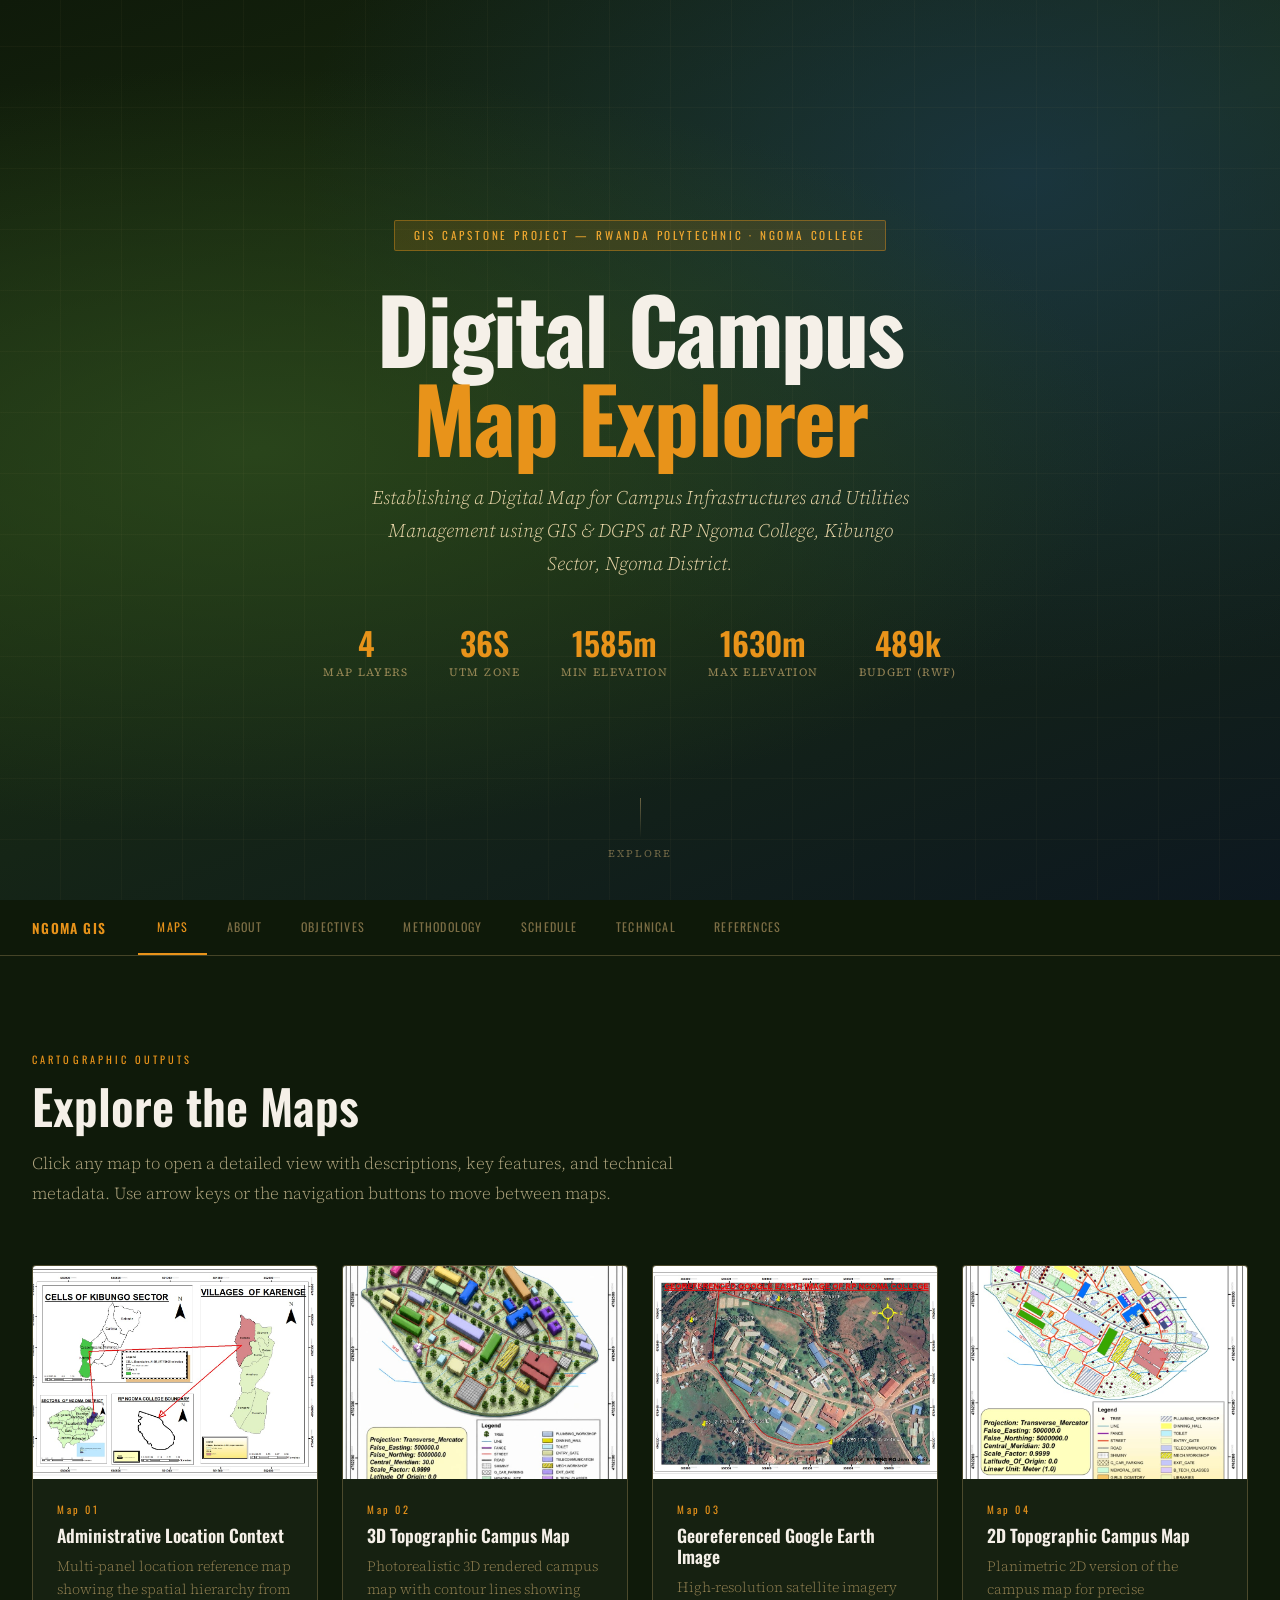
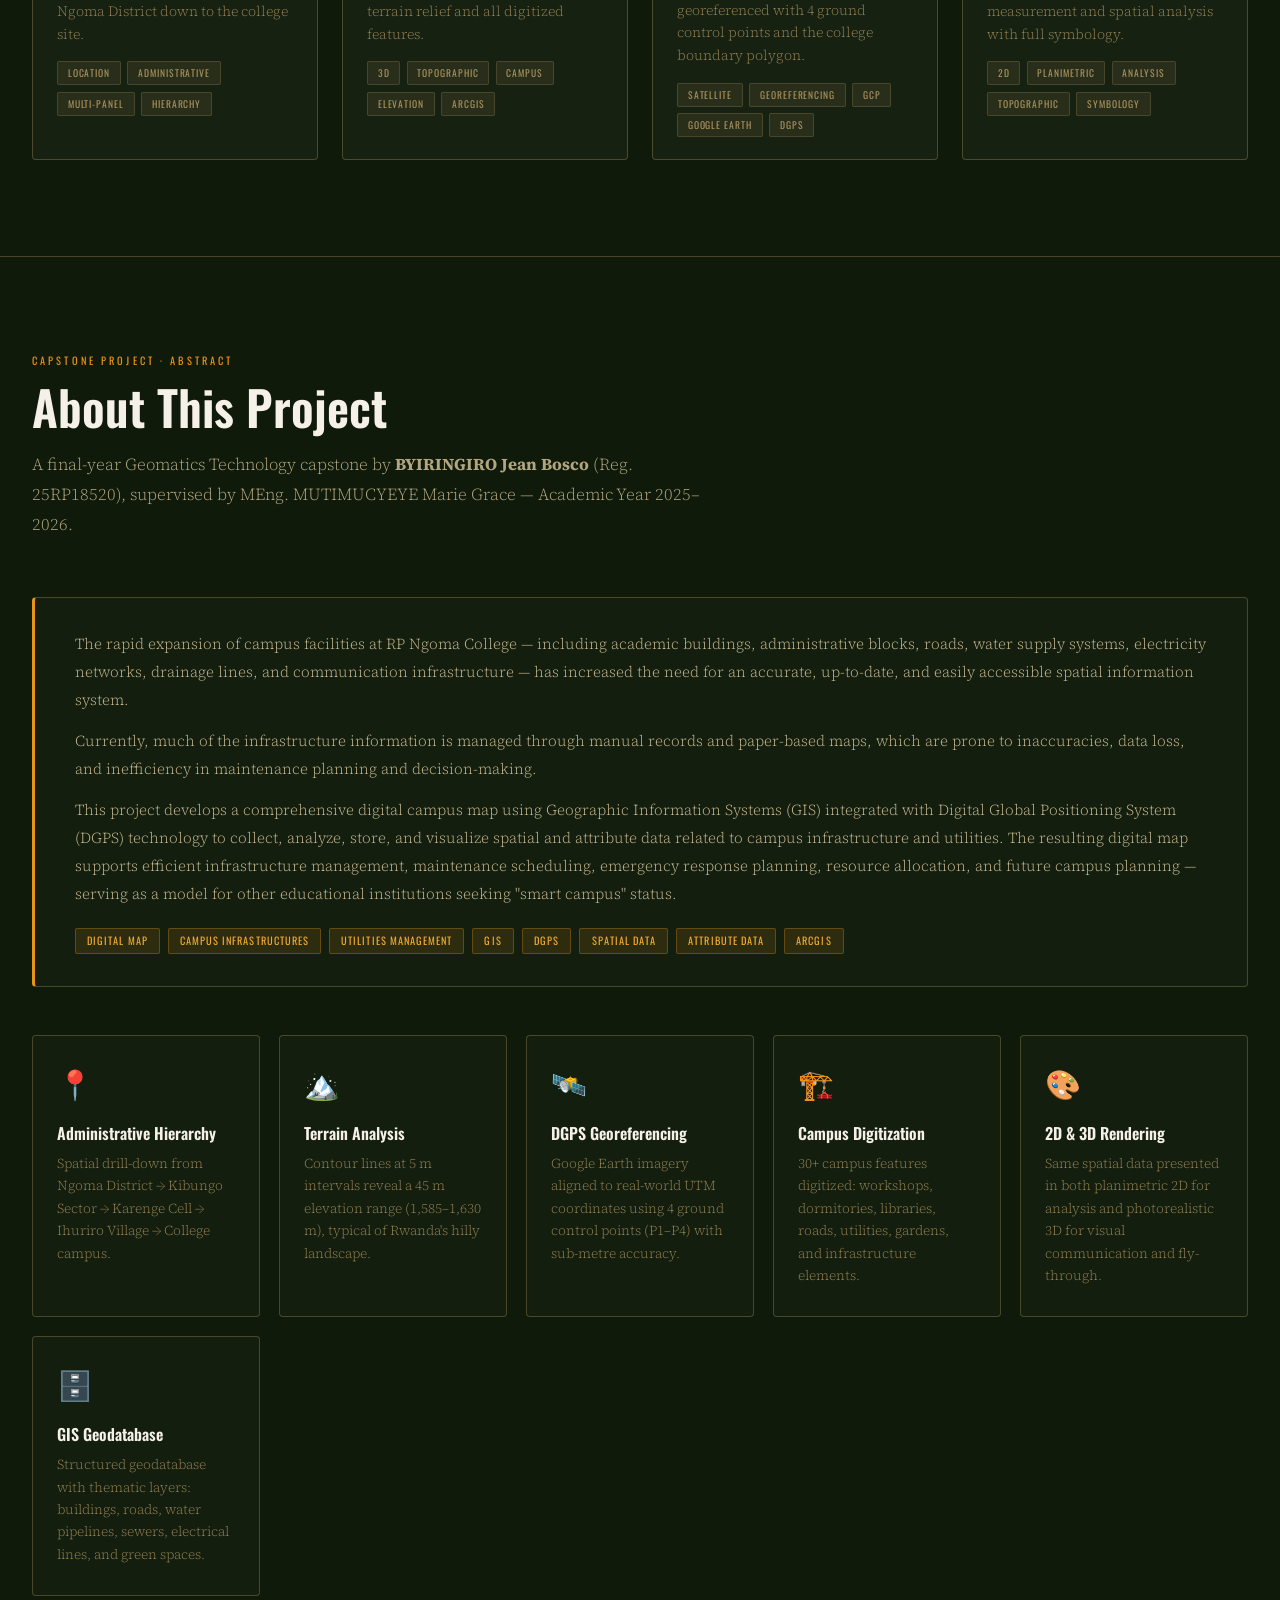
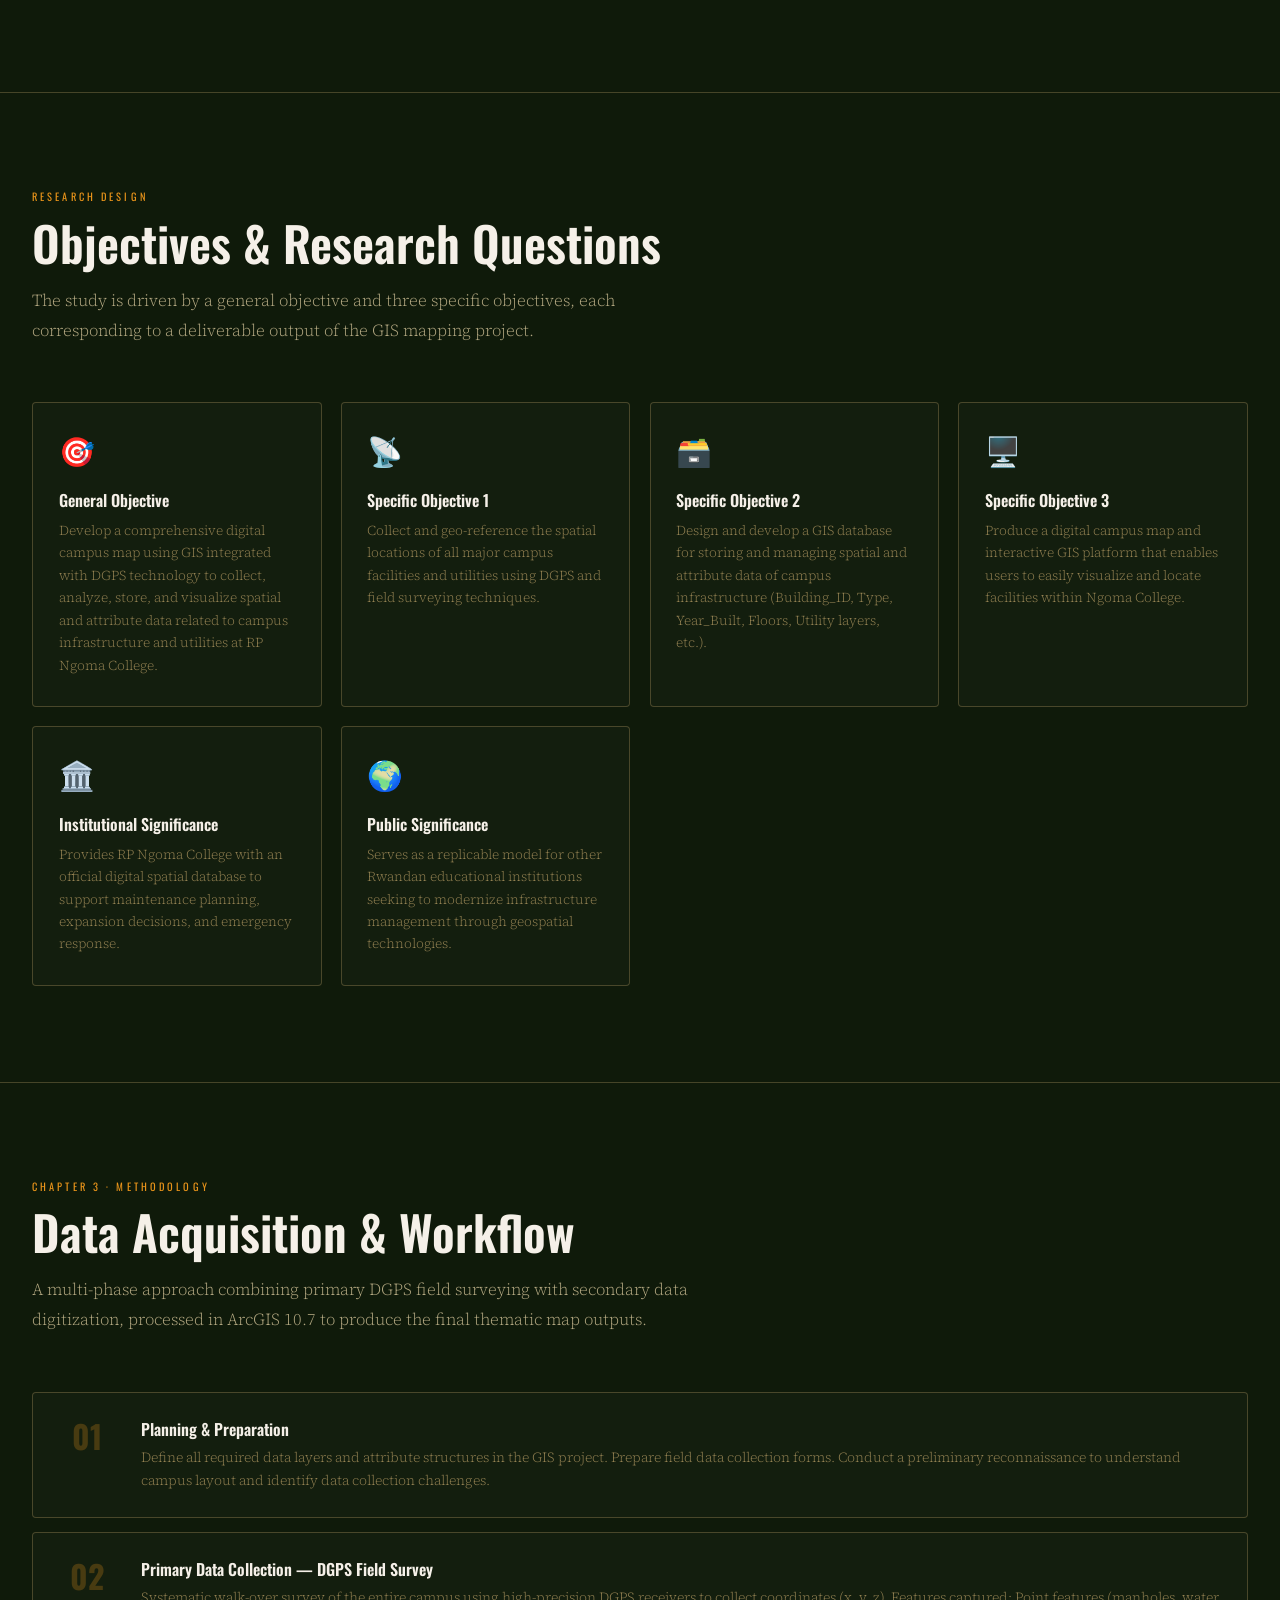
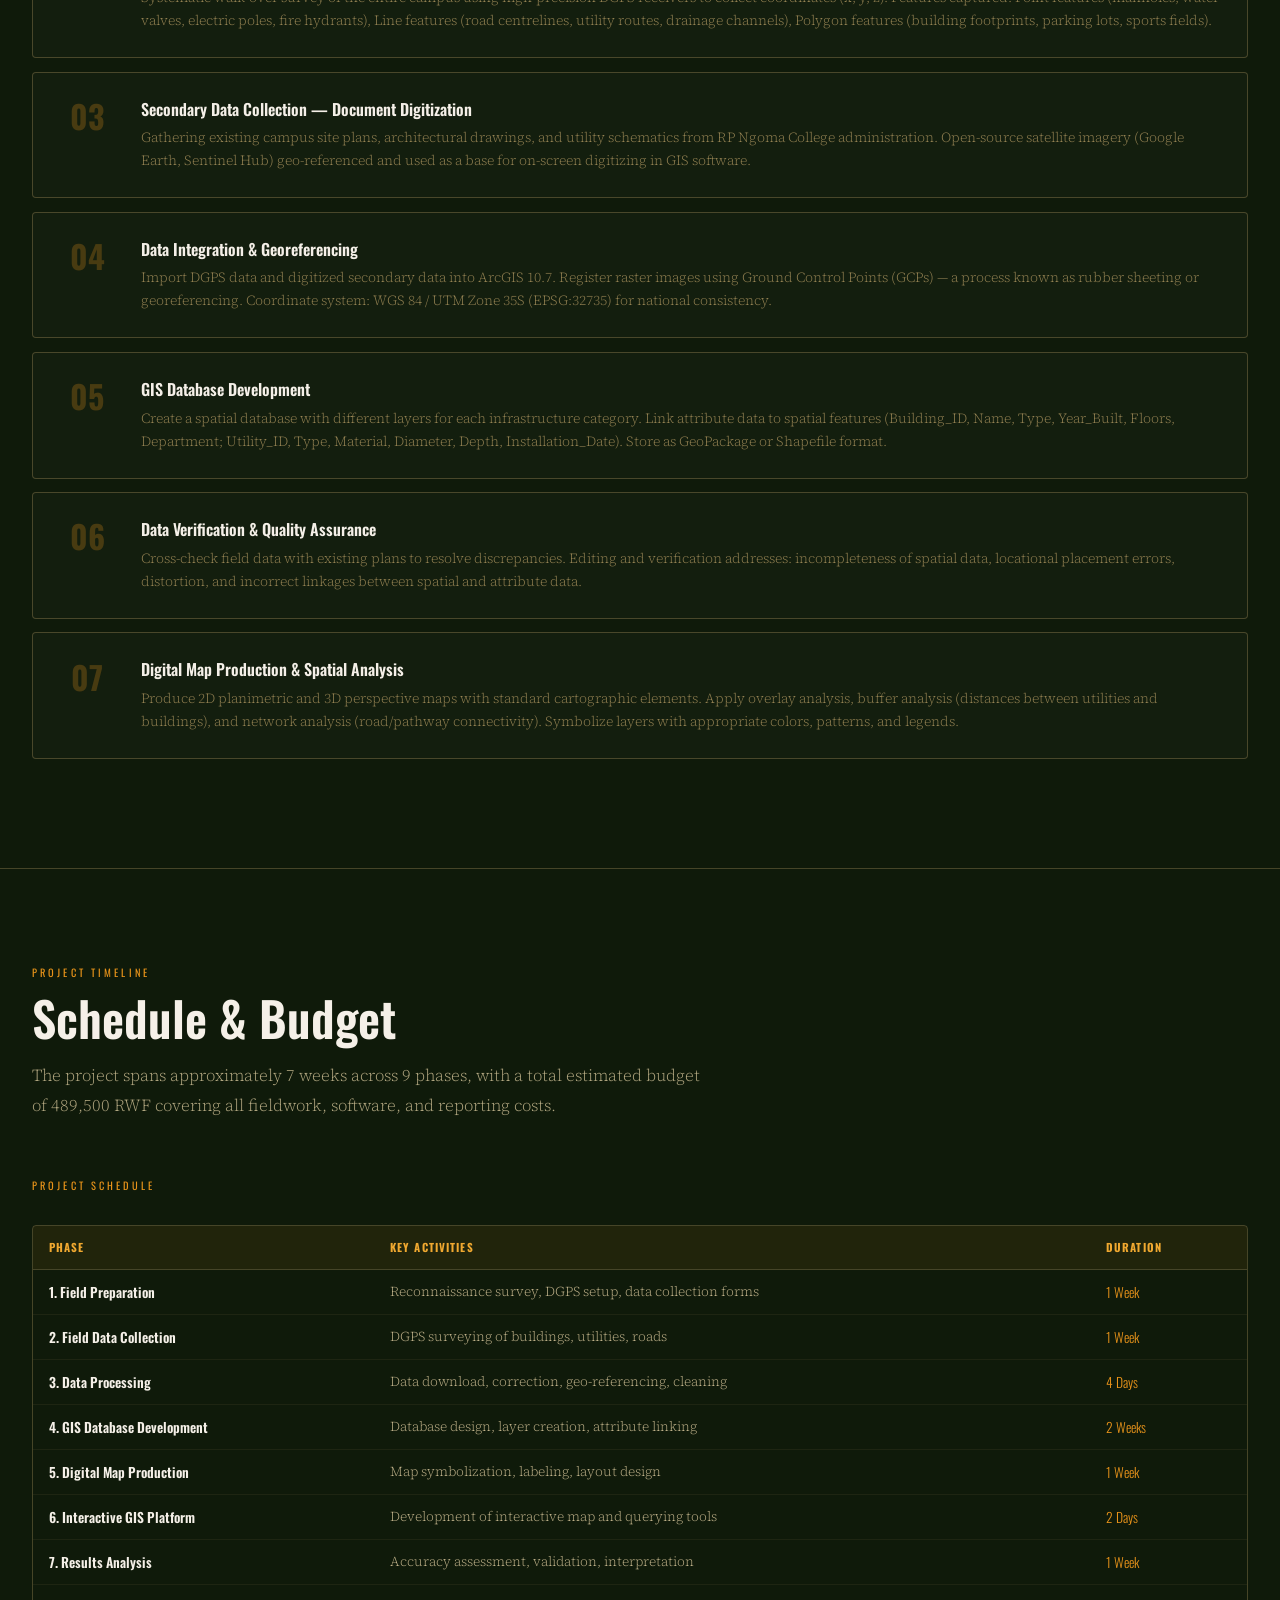
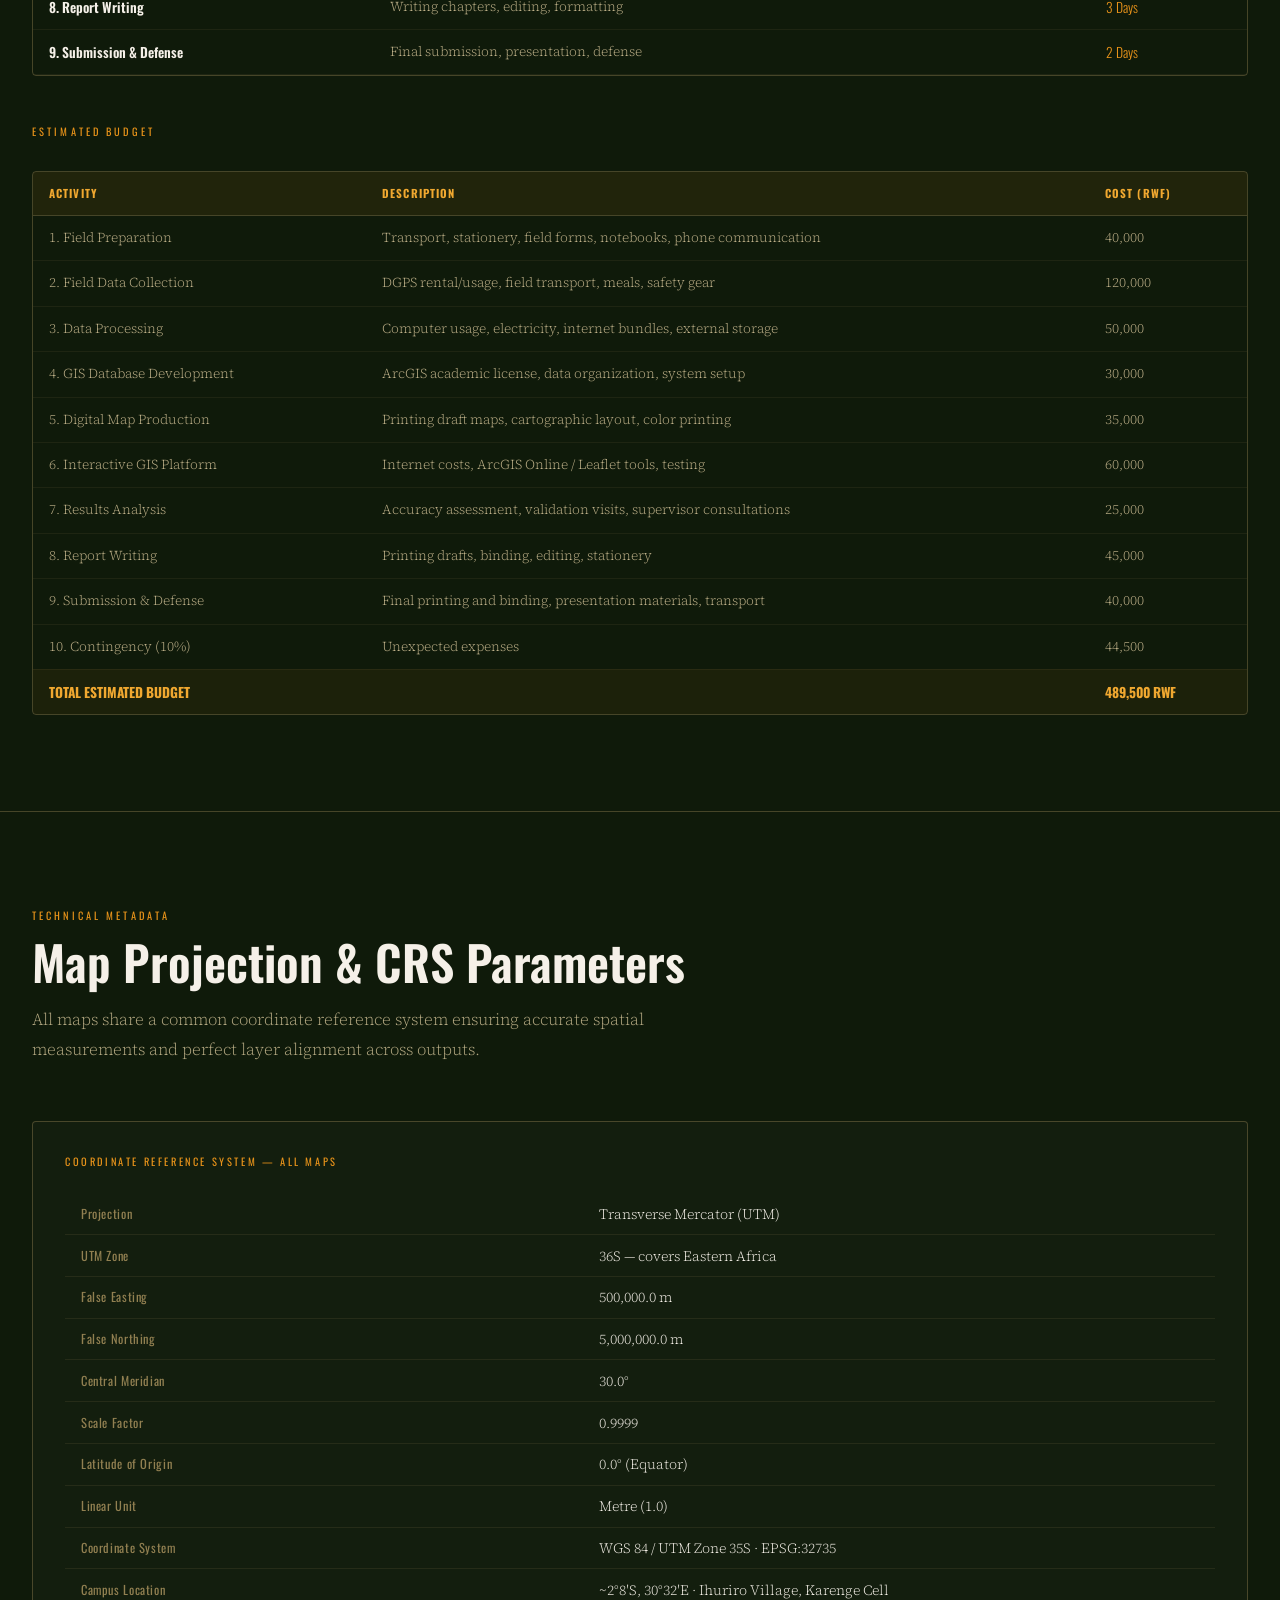
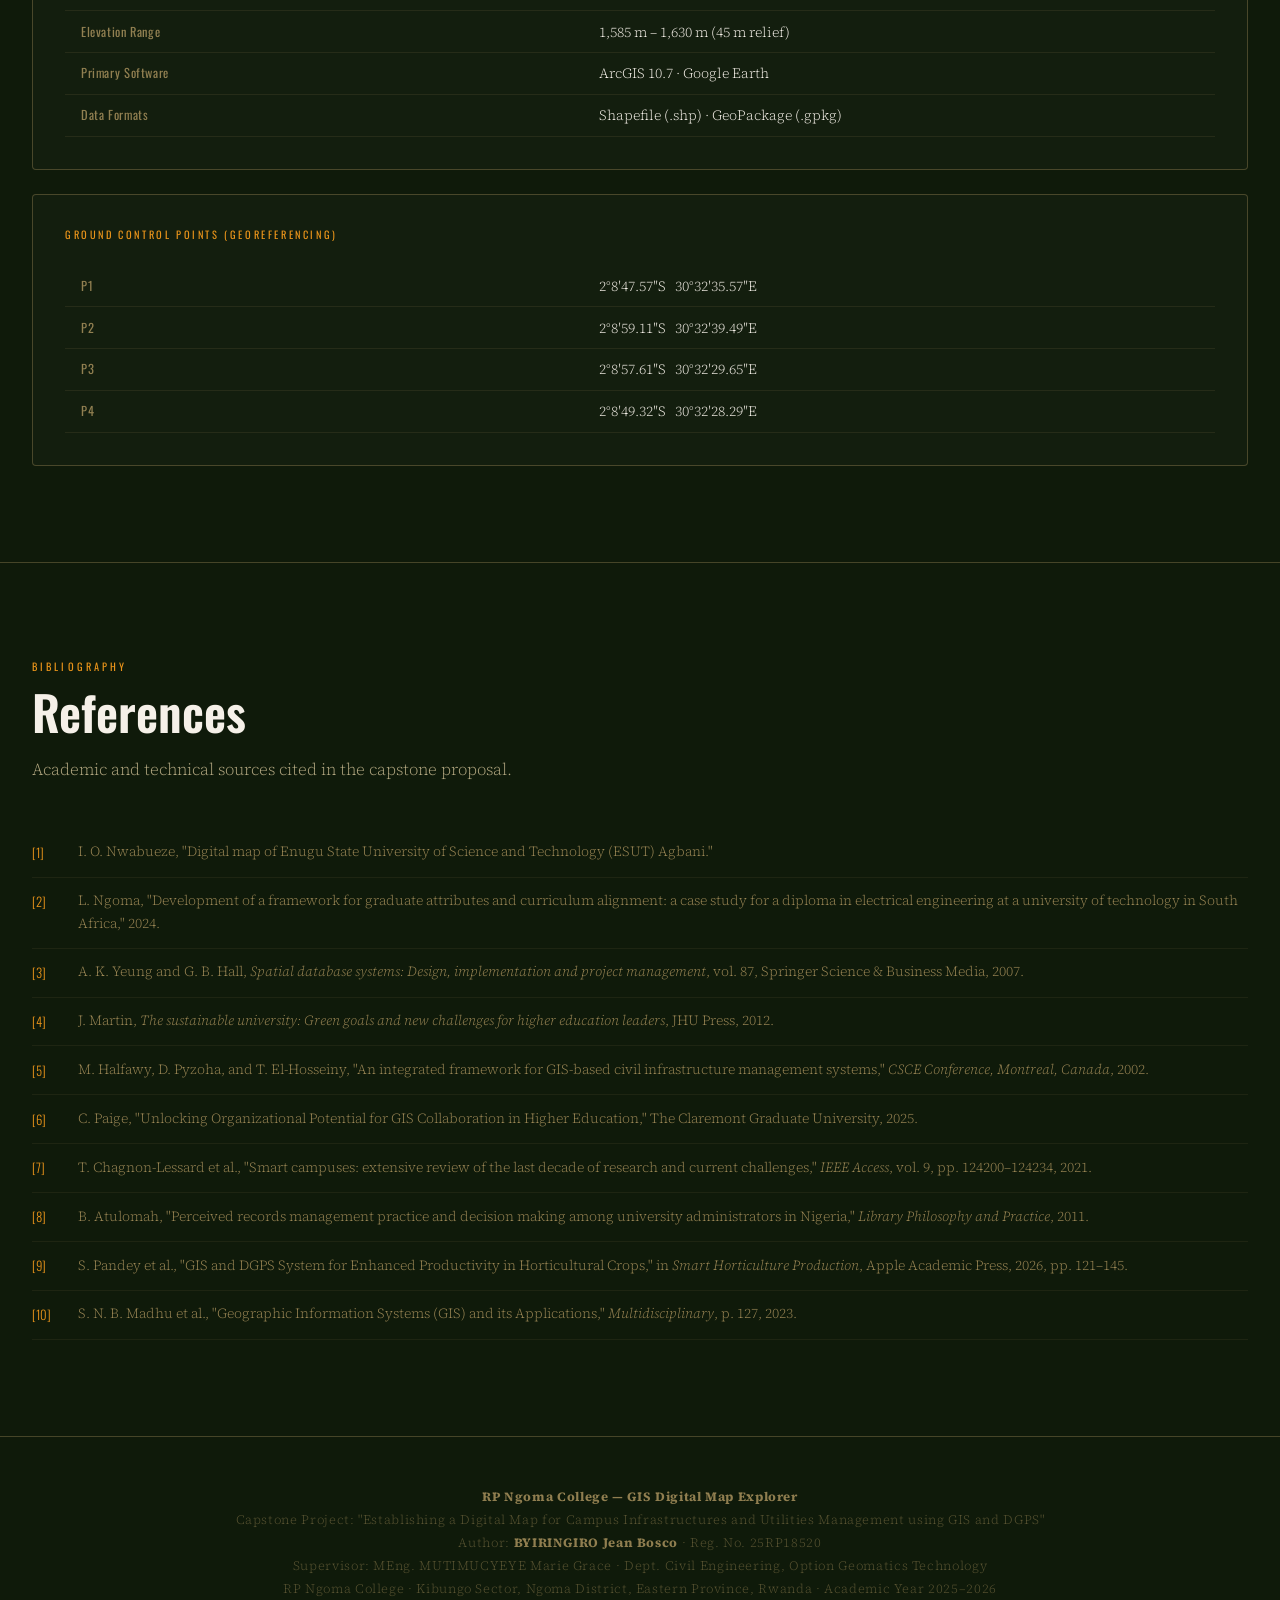
==== commit 90f08d24: "enhance readbility" ====
--- a/index.html
+++ b/index.html
@@ -497,12 +497,19 @@
 <div class="lightbox" id="lightbox">
   <button class="lb-close" onclick="closeLightbox()">✕</button>
   <div class="lightbox-inner">
-    <div class="lightbox-img-wrap">
-      <img id="lb-img" src="" alt="Map view">
+    <div class="lightbox-img-outer">
+      <div class="lightbox-img-wrap" id="img-wrap">
+        <div class="lb-img-canvas" id="img-canvas">
+          <img id="lb-img" src="" alt="Map view" draggable="false">
+        </div>
+      </div>
       <div class="zoom-controls">
-        <button class="zoom-btn" onclick="zoomImg(1.25)" title="Zoom in">+</button>
-        <button class="zoom-btn" onclick="zoomImg(0.8)"  title="Zoom out">−</button>
-        <button class="zoom-btn" onclick="resetZoom()"   title="Reset">⊡</button>
+        <div class="zoom-controls-inner">
+          <button class="zoom-btn" onclick="zoomIn()"    title="Zoom in">+</button>
+          <span  class="zoom-level-label" id="zoom-label">100%</span>
+          <button class="zoom-btn" onclick="zoomOut()"   title="Zoom out">−</button>
+          <button class="zoom-btn" onclick="resetZoom()" title="Fit to screen" style="font-size:0.75rem;min-width:54px;letter-spacing:0.05em">FIT</button>
+        </div>
       </div>
     </div>
     <div class="lightbox-panel">
--- a/style.css
+++ b/style.css
@@ -398,17 +398,13 @@
 }
 
 .zoom-controls {
-  position: sticky;
-  bottom: 1rem;
-  left: 0;
-  right: 0;
   display: flex;
   justify-content: center;
-  gap: 0.5rem;
-  padding: 0.5rem;
+  padding: 0.6rem;
+  background: rgba(5,10,3,0.75);
+  border-top: 1px solid var(--border);
+  flex-shrink: 0;
   z-index: 10;
-  pointer-events: none;
-  margin-top: auto;
 }
 
 .zoom-controls-inner {
